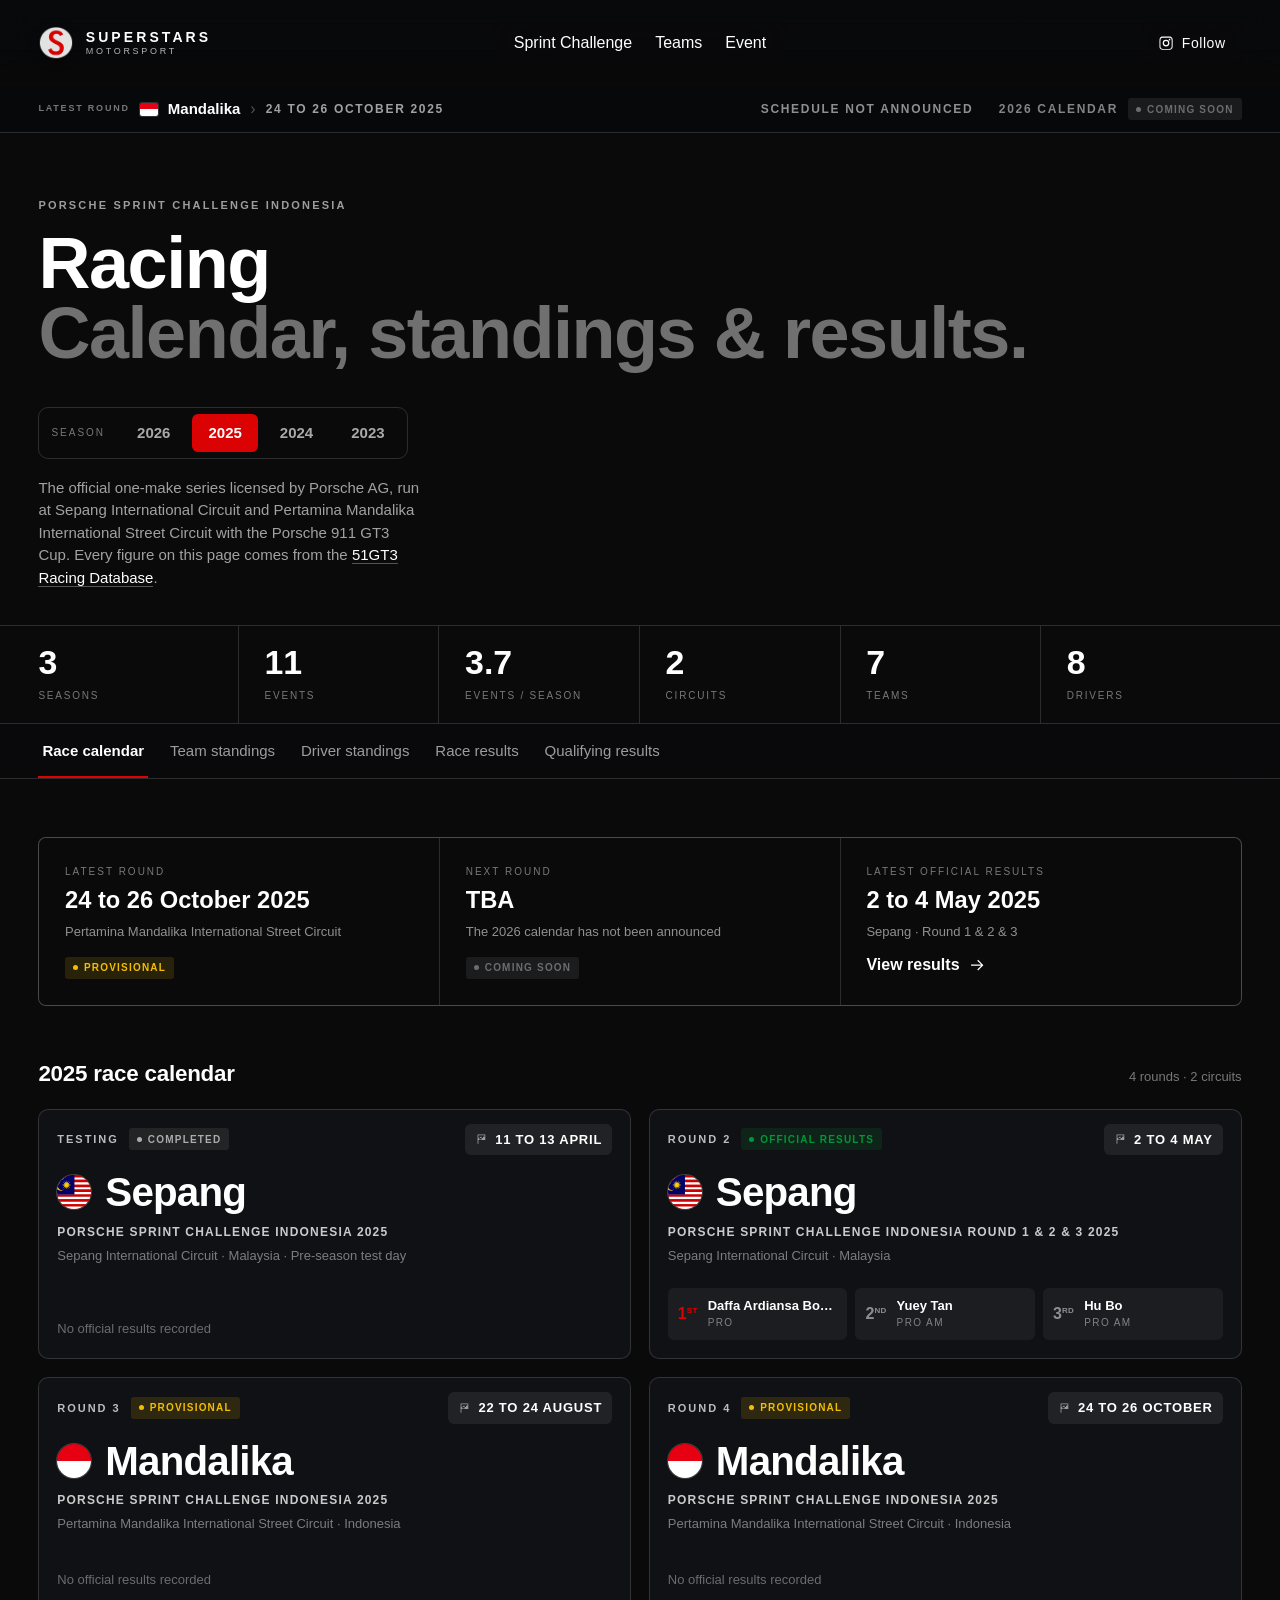
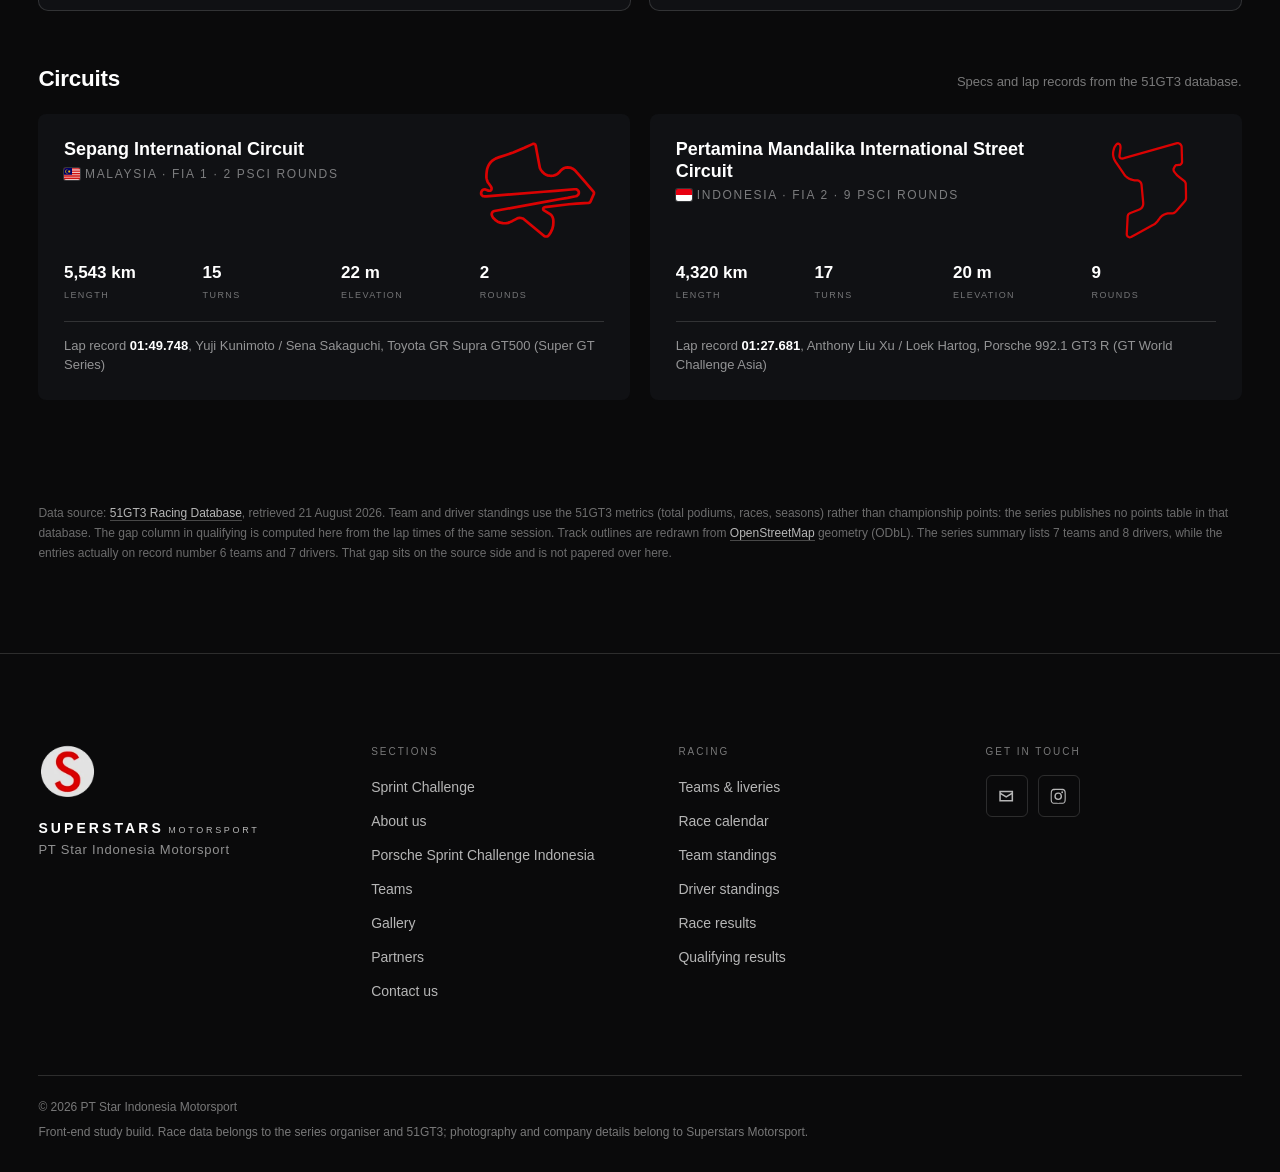
==== racing.html @ 2cc400e7 "Initial commit: Superstar Motorsport website Static site for the Superstar Motorsport / PSCI series:" ====
<!DOCTYPE html>
<html lang="en">
<head>
<meta charset="UTF-8">
<meta name="viewport" content="width=device-width, initial-scale=1">
<title>Racing | Porsche Sprint Challenge Indonesia calendar, standings &amp; results | Superstars Motorsport</title>
<meta name="description" content="Race calendar, team standings, driver standings, race results and qualifying results for Porsche Sprint Challenge Indonesia. Data from the 51GT3 racing database.">
<link rel="icon" href="img/logo.webp">
<link rel="stylesheet" href="css/style.css">
<link rel="stylesheet" href="css/racing.css">
</head>
<body>
<a class="skip" href="#main">Skip to content</a>

<svg class="sprite" aria-hidden="true" focusable="false">
  <symbol id="i-arrow" viewBox="0 0 24 24"><path d="M13.2 5l-1.1 1.1 5 5H4v1.6h13.1l-5 5L13.2 19l6.9-7z" fill="currentColor"/></symbol>
  <symbol id="i-close" viewBox="0 0 24 24"><path d="m19 6.4-1.4-1.4L12 10.6 6.4 5 5 6.4 10.6 12 5 17.6 6.4 19 12 13.4 17.6 19 19 17.6 13.4 12z" fill="currentColor"/></symbol>
  <symbol id="i-ig" viewBox="0 0 24 24"><path d="M12 2.2c3.2 0 3.6 0 4.9.1 1.2.1 1.8.2 2.2.4.6.2 1 .5 1.4.9.4.4.7.8.9 1.4.2.4.4 1 .4 2.2.1 1.3.1 1.7.1 4.9s0 3.6-.1 4.9c-.1 1.2-.2 1.8-.4 2.2-.2.6-.5 1-.9 1.4-.4.4-.8.7-1.4.9-.4.2-1 .4-2.2.4-1.3.1-1.7.1-4.9.1s-3.6 0-4.9-.1c-1.2-.1-1.8-.2-2.2-.4-.6-.2-1-.5-1.4-.9-.4-.4-.7-.8-.9-1.4-.2-.4-.4-1-.4-2.2C2.2 15.6 2.2 15.2 2.2 12s0-3.6.1-4.9c.1-1.2.2-1.8.4-2.2.2-.6.5-1 .9-1.4.4-.4.8-.7 1.4-.9.4-.2 1-.4 2.2-.4C8.4 2.2 8.8 2.2 12 2.2m0 1.8c-3.1 0-3.5 0-4.7.1-.9 0-1.4.2-1.7.3-.4.2-.7.3-1 .6-.3.3-.5.6-.6 1-.1.3-.3.8-.3 1.7-.1 1.2-.1 1.6-.1 4.7s0 3.5.1 4.7c0 .9.2 1.4.3 1.7.2.4.3.7.6 1 .3.3.6.5 1 .6.3.1.8.3 1.7.3 1.2.1 1.6.1 4.7.1s3.5 0 4.7-.1c.9 0 1.4-.2 1.7-.3.4-.2.7-.3 1-.6.3-.3.5-.6.6-1 .1-.3.3-.8.3-1.7.1-1.2.1-1.6.1-4.7s0-3.5-.1-4.7c0-.9-.2-1.4-.3-1.7-.2-.4-.3-.7-.6-1-.3-.3-.6-.5-1-.6-.3-.1-.8-.3-1.7-.3-1.2-.1-1.6-.1-4.7-.1m0 3.1a5 5 0 1 1 0 10 5 5 0 0 1 0-10m0 1.8a3.2 3.2 0 1 0 0 6.4 3.2 3.2 0 0 0 0-6.4m6.4-2a1.2 1.2 0 1 1-2.4 0 1.2 1.2 0 0 1 2.4 0" fill="currentColor"/></symbol>
  <symbol id="i-flag" viewBox="0 0 24 24"><path d="M5 3v18h1.6v-7.4H20V3zm1.6 1.6h4.5v2.6H6.6zm4.5 0h4.5v2.6h-4.5zm4.5 0h2.8v2.6h-2.8zm0 2.6v2.6h-2.8V7.2zm-2.8 2.6v2.6h-4.5V9.8zm-4.5 0H6.6V7.2h4.5z" fill="currentColor"/></symbol>
  <symbol id="i-mail" viewBox="0 0 24 24"><path d="M3 5h18v14H3zm2 2v.4l7 4.4 7-4.4V7zm0 2.7V17h14V9.7l-7 4.4z" fill="currentColor"/></symbol>
</svg>

<!-- =========================================================
     HEADER: same as the homepage, links point back to it
     ========================================================= -->
<header class="nav" id="nav">
  <span class="nav__bg" aria-hidden="true"></span>
  <a class="brand" href="index.html" aria-label="Superstars Motorsport, home">
    <img class="brand__mark" src="img/mark.png" width="156" height="150" alt="">
    <span class="brand__text">
      <span class="brand__word">SUPERSTARS</span>
      <span class="brand__sub">MOTORSPORT</span>
    </span>
  </a>

  <div class="pill pill--nav">
    <nav aria-label="Main">
      <ul class="quick">
        <li><a class="quick__link" href="index.html">Sprint Challenge</a></li>
        <li><a class="quick__link" href="teams.html">Teams</a></li>
        <li><a class="quick__link" href="racing.html" aria-current="page">Event</a></li>
      </ul>
    </nav>
  </div>

  <div class="nav__right">
    <div class="pill pill--lang">
      <a class="lang" href="https://www.instagram.com/superstarsmotorsport/" target="_blank" rel="noopener noreferrer">
        <svg class="ico"><use href="#i-ig"/></svg><span>Follow</span>
      </a>
    </div>
    <button class="burger" id="burger" type="button" aria-label="Open menu" aria-expanded="false" aria-controls="drawer">
      <span></span><span></span><span></span>
    </button>
  </div>
</header>

<div class="scrim" id="scrim" hidden></div>
<aside class="drawer" id="drawer" hidden aria-label="Menu">
  <div class="drawer__head">
    <span class="drawer__label">Menu</span>
    <button class="drawer__close" id="drawerClose" type="button" aria-label="Close menu">
      <svg class="ico"><use href="#i-close"/></svg>
    </button>
  </div>
  <nav class="drawer__nav" aria-label="Sections">
    <a href="index.html">Sprint Challenge</a>
    <a href="teams.html">Teams</a>
    <a href="racing.html" aria-current="page">Event</a>
  </nav>
  <div class="drawer__foot">
    <a class="btn" href="mailto:info@superstars-motorsport.com">Send us a message</a>
    <a class="drawer__ig" href="https://www.instagram.com/superstarsmotorsport/" target="_blank" rel="noopener noreferrer">
      <svg class="ico"><use href="#i-ig"/></svg><span>/superstarsmotorsport</span>
    </a>
  </div>
</aside>

<main id="main" class="rpage">

  <!-- ===================================================
       event ticker — hitung mundur ke putaran berikutnya
       =================================================== -->
  <div class="ticker" id="ticker" hidden>
    <div class="ticker__in">
      <p class="ticker__place" id="tickerPlace"></p>
      <p class="ticker__clock" id="tickerClock" aria-hidden="true"></p>
      <p class="sr-only" id="tickerSr" role="status" aria-live="polite"></p>
      <p class="ticker__meta" id="tickerMeta"></p>
    </div>
  </div>

  <!-- ===================================================
       page head + season selector
       =================================================== -->
  <header class="rhead">
    <div class="rhead__top">
      <div>
        <p class="eyebrow eyebrow--light">Porsche Sprint Challenge Indonesia</p>
        <h1 class="rhead__title">Racing<span>Calendar, standings &amp; results.</span></h1>
      </div>
      <div class="seasons" role="group" aria-label="Select season">
        <span class="seasons__label">Season</span>
        <button class="season" type="button" data-season="2026" aria-pressed="false">2026</button>
        <button class="season" type="button" data-season="2025" aria-pressed="true">2025</button>
        <button class="season" type="button" data-season="2024" aria-pressed="false">2024</button>
        <button class="season" type="button" data-season="2023" aria-pressed="false">2023</button>
      </div>
    </div>
    <p class="rhead__lede" id="rLede"></p>
  </header>

  <div class="rstats" id="rStats"><!-- filled by JS --></div>

  <!-- ===================================================
       tab rail
       =================================================== -->
  <div class="rtabs">
    <div class="rtabs__in scroll-fade-x" role="tablist" aria-label="Data view">
      <button class="rtab" type="button" role="tab" id="tab-calendar"   aria-controls="p-calendar"   aria-selected="true"  data-view="calendar">Race calendar</button>
      <button class="rtab" type="button" role="tab" id="tab-teams"        aria-controls="p-teams"        aria-selected="false" data-view="teams"        tabindex="-1">Team standings</button>
      <button class="rtab" type="button" role="tab" id="tab-drivers"   aria-controls="p-drivers"   aria-selected="false" data-view="drivers"   tabindex="-1">Driver standings</button>
      <button class="rtab" type="button" role="tab" id="tab-results"      aria-controls="p-results"      aria-selected="false" data-view="results"      tabindex="-1">Race results</button>
      <button class="rtab" type="button" role="tab" id="tab-qualifying" aria-controls="p-qualifying" aria-selected="false" data-view="qualifying" tabindex="-1">Qualifying results</button>
    </div>
  </div>

  <p class="sr-only" id="rLive" role="status" aria-live="polite"></p>

  <!-- ===================================================
       1. calendar
       =================================================== -->
  <section class="rpanel" id="p-calendar" role="tabpanel" aria-labelledby="tab-calendar" tabindex="0">
    <div class="focus" id="rFocus"><!-- filled by JS --></div>

    <div class="rsec">
      <div class="rsec__head">
        <h2 class="rsec__title" id="calTitle"></h2>
        <p class="rsec__note" id="calNote"></p>
      </div>
      <div id="calBody"><!-- filled by JS --></div>
    </div>

    <div class="rsec">
      <div class="rsec__head">
        <h2 class="rsec__title">Circuits</h2>
        <p class="rsec__note">Specs and lap records from the 51GT3 database.</p>
      </div>
      <div class="tracks" id="trackBody"><!-- filled by JS --></div>
    </div>
  </section>

  <!-- ===================================================
       2. team standings
       =================================================== -->
  <section class="rpanel" id="p-teams" role="tabpanel" aria-labelledby="tab-teams" tabindex="0" hidden>
    <div class="rsec__head">
      <h2 class="rsec__title">Team standings</h2>
      <p class="rsec__note">All seasons, 2023 to 2025. Not affected by the season selector above.</p>
    </div>
    <div class="sortbar" role="group" aria-label="Sort team standings">
      <span class="fgroup__k">Sort</span>
      <button class="chip" type="button" data-sort="podium"  aria-pressed="true">Total podiums</button>
      <button class="chip" type="button" data-sort="races"   aria-pressed="false">Total races</button>
      <button class="chip" type="button" data-sort="seasons" aria-pressed="false">Total seasons</button>
    </div>
    <div class="tablewrap scroll-fade-x">
      <table class="dt" id="teamTable"><!-- filled by JS --></table>
    </div>
  </section>

  <!-- ===================================================
       3. driver standings
       =================================================== -->
  <section class="rpanel" id="p-drivers" role="tabpanel" aria-labelledby="tab-drivers" tabindex="0" hidden>
    <div class="rsec__head">
      <h2 class="rsec__title">Driver standings</h2>
      <p class="rsec__note">All seasons, 2023 to 2025. Not affected by the season selector above.</p>
    </div>
    <div class="sortbar" role="group" aria-label="Sort driver standings">
      <span class="fgroup__k">Sort</span>
      <button class="chip" type="button" data-sort="podium"  aria-pressed="true">Total podiums</button>
      <button class="chip" type="button" data-sort="races"   aria-pressed="false">Total races</button>
      <button class="chip" type="button" data-sort="seasons" aria-pressed="false">Total seasons</button>
    </div>
    <div class="tablewrap scroll-fade-x">
      <table class="dt" id="driverTable"><!-- filled by JS --></table>
    </div>
  </section>

  <!-- ===================================================
       4. race results
       =================================================== -->
  <section class="rpanel" id="p-results" role="tabpanel" aria-labelledby="tab-results" tabindex="0" hidden>
    <div class="rsec__head">
      <h2 class="rsec__title" id="raceTitle"></h2>
    </div>
    <div class="filters">
      <div class="fgroup" id="raceSessions" role="group" aria-label="Filter by session"></div>
      <div class="fgroup" id="raceClasses"  role="group" aria-label="Filter by class"></div>
      <p class="rcount" id="raceCount"></p>
    </div>
    <div id="raceBody"><!-- filled by JS --></div>
  </section>

  <!-- ===================================================
       5. qualifying results
       =================================================== -->
  <section class="rpanel" id="p-qualifying" role="tabpanel" aria-labelledby="tab-qualifying" tabindex="0" hidden>
    <div class="rsec__head">
      <h2 class="rsec__title" id="qualiTitle"></h2>
    </div>
    <div id="qualiBest"><!-- filled by JS --></div>
    <div class="filters">
      <div class="fgroup" id="qualiSessions" role="group" aria-label="Filter by session"></div>
      <div class="fgroup" id="qualiClasses"  role="group" aria-label="Filter by class"></div>
      <p class="rcount" id="qualiCount"></p>
    </div>
    <div id="qualiBody"><!-- filled by JS --></div>
  </section>

  <p class="srcnote" id="rSource"></p>
</main>

<!-- =========================================================
     FOOTER
     ========================================================= -->
<footer class="ftr">
  <div class="ftr__grid">
    <div class="ftr__col ftr__col--brand">
      <a class="ftr__lockup" href="index.html">
        <img class="ftr__mark" src="img/mark.png" width="156" height="150" loading="lazy" alt="">
        <span class="ftr__lockup-text">
          <span class="brand__word">SUPERSTARS</span>
          <span class="brand__sub">MOTORSPORT</span>
        </span>
      </a>
      <p class="ftr__legal-name">PT Star Indonesia Motorsport</p>
    </div>
    <nav class="ftr__col" aria-label="Sections">
      <p class="ftr__label">Sections</p>
      <ul>
        <li><a href="index.html">Sprint Challenge</a></li>
        <li><a href="index.html#about-us">About us</a></li>
        <li><a href="index.html#sprint-challenge">Porsche Sprint Challenge Indonesia</a></li>
        <li><a href="teams.html">Teams</a></li>
        <li><a href="index.html#gallery">Gallery</a></li>
        <li><a href="index.html#partners">Partners</a></li>
        <li><a href="index.html#contact">Contact us</a></li>
      </ul>
    </nav>
    <div class="ftr__col">
      <p class="ftr__label">Racing</p>
      <ul>
        <li><a href="teams.html">Teams &amp; liveries</a></li>
        <li><a href="racing.html#calendar">Race calendar</a></li>
        <li><a href="racing.html#team-standings">Team standings</a></li>
        <li><a href="racing.html#driver-standings">Driver standings</a></li>
        <li><a href="racing.html#race-results">Race results</a></li>
        <li><a href="racing.html#qualifying-results">Qualifying results</a></li>
      </ul>
    </div>
    <div class="ftr__col">
      <p class="ftr__label">Get in touch</p>
      <ul class="ftr__social">
        <li><a href="mailto:info@superstars-motorsport.com" aria-label="Email"><svg class="ico" aria-hidden="true"><use href="#i-mail"/></svg></a></li>
        <li><a href="https://www.instagram.com/superstarsmotorsport/" target="_blank" rel="noopener noreferrer" aria-label="Instagram"><svg class="ico" aria-hidden="true"><use href="#i-ig"/></svg></a></li>
      </ul>
    </div>
  </div>
  <div class="ftr__legal">
    <p>© 2026 PT Star Indonesia Motorsport</p>
    <p class="ftr__note">Front-end study build. Race data belongs to the series organiser and 51GT3; photography and company details belong to Superstars Motorsport.</p>
  </div>
</footer>

<script src="js/racing-data.js"></script>
<script src="js/racing.js"></script>
</body>
</html>
---- css/style.css ----
/* =========================================================
   Font faces
   The installed Porsche Next family ships only Thin / Regular / Bold.
   Asking for weight 600 (which does not exist) let each engine decide for
   itself. Chrome synthesised an intermediate, Safari jumped to real Bold, so
   the page rendered differently in each. Mapping the real faces explicitly,
   and only ever asking for 400/700, makes both engines resolve identically.
   Single weight values (not ranges) keep older Safari happy too.
   ========================================================= */
@font-face{
  font-family:"SSM Sans";
  src:local("PorscheNext-Regular"),local("Porsche Next");
  font-weight:400;font-style:normal;font-display:swap
}
@font-face{
  font-family:"SSM Sans";
  src:local("PorscheNext-Bold"),local("Porsche Next Bold");
  font-weight:700;font-style:normal;font-display:swap
}
@font-face{
  font-family:"SSM Sans";
  src:local("PorscheNext-Thin"),local("Porsche Next Thin");
  font-weight:100;font-style:normal;font-display:swap
}
@font-face{
  font-family:"SSM Sans";
  src:local("PorscheNext-Italic"),local("Porsche Next Italic");
  font-weight:400;font-style:italic;font-display:swap
}
@font-face{
  font-family:"SSM Sans";
  src:local("PorscheNext-BoldItalic"),local("Porsche Next Bold Italic");
  font-weight:700;font-style:italic;font-display:swap
}

/* =========================================================
   Superstars Motorsport
   1. tokens / reset      6. series showcase
   2. utilities           7. gallery rail
   3. header + panel      8. partners + contact
   4. hero                9. footer + modal
   5. about + milestones  10. reduced motion  11. responsive
   ========================================================= */

/* ---------- 1. tokens / reset ---------- */
:root{
  --ink:#0a0a0b;
  --ink-2:#121315;
  --paper:#fff;
  --paper-2:#f4f4f5;
  --line:rgba(255,255,255,.14);
  --line-dark:rgba(10,10,11,.12);
  --accent:218 2 2;              /* sampled from the Superstars logo */
  --glass:rgba(10,10,11,.66);

  --f:"SSM Sans","Porsche Next","Arial Narrow",Arial,Helvetica,sans-serif;
  --fs-nav:1rem;
  --fs-h1:clamp(1.6rem,1rem + 2.3vw,3.25rem);
  --fs-h2:clamp(1.5rem,1rem + 2vw,3rem);
  --fs-statement:clamp(2rem,1rem + 5.4vw,6rem);
  --fs-odo:clamp(4rem,2rem + 11vw,13rem);

  --ease:cubic-bezier(.22,.61,.24,1);
  --t1:.25s; --t2:.5s; --t3:.9s;

  --pad:clamp(16px,3vw,40px);
  --nav-h:64px;
  --wrap:1600px;
  --r:6px;                     /* buttons and small controls */
  --r-img:calc(var(--r) * 2);  /* photo surfaces */
}

*,*::before,*::after{box-sizing:border-box}
html{-webkit-text-size-adjust:100%;scroll-behavior:smooth}
body{
  margin:0;background:var(--ink);color:#fff;
  font-family:var(--f);font-size:1rem;line-height:1.5;
  -webkit-font-smoothing:antialiased;overflow-x:hidden
}
body.is-locked{overflow:hidden}
h1,h2,h3,p,dl,dd,dt,figure{margin:0}
ul,ol{margin:0;padding:0;list-style:none}
a{color:inherit;text-decoration:none}
button{font:inherit;color:inherit;background:none;border:0;padding:0;cursor:pointer}
input,textarea{font:inherit;color:inherit}
img,svg{display:block;max-width:100%}
[hidden]{display:none!important}
:focus-visible{outline:2px solid rgb(var(--accent));outline-offset:3px}
.sprite{position:absolute;width:0;height:0;overflow:hidden}
main > section{scroll-margin-top:calc(var(--nav-h) + 8px)}

/* ---------- 2. utilities ---------- */
.sr-only{position:absolute;width:1px;height:1px;margin:-1px;padding:0;overflow:hidden;clip-path:inset(50%);white-space:nowrap}
.skip{position:fixed;top:8px;left:8px;z-index:300;padding:10px 16px;background:#fff;color:var(--ink);transform:translateY(-200%);transition:transform var(--t1)}
.skip:focus{transform:none}
.ico{width:1.15em;height:1.15em;fill:currentColor;flex:none}
.ico--flip{transform:rotate(180deg)}

.eyebrow{
  font-size:.6875rem;font-weight:700;letter-spacing:.2em;text-transform:uppercase;
  color:rgba(10,10,11,.5);margin-bottom:14px
}
.eyebrow--light{color:rgba(255,255,255,.6)}

.pill{
  background:var(--glass);
  -webkit-backdrop-filter:blur(28px);backdrop-filter:blur(28px);
  border-radius:8px;display:flex;align-items:center
}

.arrowlink{
  display:inline-flex;align-items:center;gap:.5rem;font-weight:700;
  padding-bottom:2px;
  background-image:linear-gradient(rgb(var(--accent)),rgb(var(--accent)));
  background-size:0 1px;background-position:0 100%;background-repeat:no-repeat;
  transition:background-size var(--t2) var(--ease),color var(--t1)
}
.arrowlink .ico{transition:transform var(--t2) var(--ease)}
.arrowlink:hover{color:rgb(var(--accent));background-size:100% 1px}
.arrowlink:hover .ico{transform:translateX(5px)}

.btn{
  display:inline-flex;align-items:center;justify-content:center;
  min-height:50px;padding:0 30px;border-radius:var(--r);
  background:rgb(var(--accent));color:#fff;
  font-weight:700;letter-spacing:.02em;
  transition:filter var(--t1),transform var(--t1)
}
.btn:hover{filter:brightness(1.12)}
.btn:active{transform:translateY(1px)}

/* scroll-revealed blocks */
[data-in]{
  opacity:0;transform:translateY(20px);
  transition:opacity .8s var(--ease),transform .8s var(--ease);
  transition-delay:var(--d,0ms)
}
[data-in].is-in{opacity:1;transform:none}

/* ---------- 3. header + panel ---------- */
.nav{
  position:fixed;inset:0 0 auto;z-index:200;
  display:grid;grid-template-columns:1fr auto 1fr;align-items:center;gap:16px;
  padding:calc(var(--pad) * .55) var(--pad);
  isolation:isolate;
  transition:opacity var(--t2) var(--ease),transform var(--t2) var(--ease)
}
/* blurred bar behind the navbar, faded out at the bottom so there is no hard edge */
.nav__bg{
  position:absolute;inset:0;z-index:-1;pointer-events:none;
  background:linear-gradient(180deg,rgba(8,9,11,.84) 0%,rgba(8,9,11,.46) 62%,rgba(8,9,11,0) 100%);
  -webkit-backdrop-filter:blur(18px);backdrop-filter:blur(18px);
  -webkit-mask-image:linear-gradient(180deg,#000 0%,#000 58%,transparent 100%);
  mask-image:linear-gradient(180deg,#000 0%,#000 58%,transparent 100%)
}
.nav.is-tucked{opacity:0;transform:translateY(-12px);pointer-events:none}

.brand{
  grid-column:1;justify-self:start;
  display:flex;align-items:center;gap:12px;color:#fff;
  transition:color var(--t2) var(--ease)
}
.brand__mark{width:auto;height:34px;flex:none;filter:drop-shadow(0 2px 6px rgba(0,0,0,.45))}
.brand__text{display:grid;gap:3px}
.brand__word{font-size:.875rem;font-weight:700;letter-spacing:.22em;line-height:1}
.brand__sub{font-size:.5625rem;letter-spacing:.3em;color:rgba(255,255,255,.7);line-height:1;transition:color var(--t2)}

.pill--nav{grid-column:2;justify-self:center;min-width:0}
/* every ancestor of the scroller must be allowed to shrink, otherwise the
   pill's max-width is ignored and the list overflows the screen */
.pill--nav > nav{min-width:0;max-width:100%;display:flex}
.quick{display:flex;gap:clamp(14px,1.8vw,26px);padding:0 22px}
.quick__link{
  position:relative;display:inline-flex;align-items:center;height:44px;
  font-size:var(--fs-nav);color:#fff;white-space:nowrap
}
.quick__link::after{
  content:"";position:absolute;left:0;right:0;bottom:10px;height:1px;background:currentColor;
  transform:scaleX(0);transform-origin:left;transition:transform var(--t2) var(--ease)
}
.quick__link:hover::after,.quick__link[aria-expanded="true"]::after{transform:scaleX(1)}

.nav__right{grid-column:3;justify-self:end;display:flex;align-items:center;gap:8px;min-width:0}
.pill--lang{background:none;backdrop-filter:none}
.burger{
  display:none;position:relative;width:42px;height:42px;flex:none;
  border-radius:var(--r);background:var(--glass);
  -webkit-backdrop-filter:blur(28px);backdrop-filter:blur(28px)
}
.burger span{
  position:absolute;left:11px;width:20px;height:1.5px;background:#fff;
  transition:transform var(--t2) var(--ease),opacity var(--t1)
}
.burger span:nth-child(1){top:15px}
.burger span:nth-child(2){top:20.5px}
.burger span:nth-child(3){top:26px}
.burger[aria-expanded="true"] span:nth-child(1){transform:translateY(5.5px) rotate(45deg)}
.burger[aria-expanded="true"] span:nth-child(2){opacity:0}
.burger[aria-expanded="true"] span:nth-child(3){transform:translateY(-5.5px) rotate(-45deg)}

.scrim{
  position:fixed;inset:0;z-index:210;background:rgba(0,0,0,.6);
  opacity:0;transition:opacity var(--t2)
}
.scrim.is-on{opacity:1}
.drawer{
  position:fixed;inset:0 0 0 auto;z-index:220;
  width:min(360px,86vw);background:#0e1013;border-left:1px solid var(--line);
  display:flex;flex-direction:column;overflow-y:auto;
  transform:translateX(100%);transition:transform var(--t3) var(--ease)
}
.drawer.is-on{transform:none}
.drawer__head{
  display:flex;align-items:center;justify-content:space-between;
  padding:18px 22px;border-bottom:1px solid var(--line)
}
.drawer__label{font-size:.625rem;letter-spacing:.2em;text-transform:uppercase;color:rgba(255,255,255,.5)}
.drawer__close{width:40px;height:40px;display:grid;place-items:center;border-radius:var(--r)}
.drawer__close:hover{background:rgba(255,255,255,.1)}
.drawer__nav{flex:1;padding:8px 0}
.drawer__nav a{
  display:block;padding:16px 22px;font-size:1.125rem;
  border-bottom:1px solid var(--line);
  transition:color var(--t1),padding-left var(--t1) var(--ease)
}
.drawer__nav a:hover{color:rgb(var(--accent));padding-left:28px}
.drawer__foot{padding:22px;display:grid;gap:16px;justify-items:start;border-top:1px solid var(--line)}
.drawer__foot .btn{width:100%}
.drawer__ig{display:inline-flex;align-items:center;gap:8px;font-size:.9375rem;color:rgba(255,255,255,.75)}
.drawer__ig:hover{color:#fff}
.lang{
  display:inline-flex;align-items:center;gap:8px;height:44px;padding:0 16px;
  border-radius:8px;background:var(--glass);
  -webkit-backdrop-filter:blur(28px);backdrop-filter:blur(28px);
  font-size:.875rem;letter-spacing:.04em;color:#fff
}
.lang:hover{background:rgb(var(--accent))}

.panels{
  position:fixed;top:calc(var(--nav-h) + 12px);left:50%;translate:-50% 0;z-index:190;
  width:min(560px,calc(100vw - 2 * var(--pad)));
  background:var(--glass);
  -webkit-backdrop-filter:blur(28px);backdrop-filter:blur(28px);
  border-radius:8px;padding:26px 30px;
  opacity:0;transform:translateY(-10px);
  transition:opacity var(--t2) var(--ease),transform var(--t2) var(--ease)
}
.panels.is-open{opacity:1;transform:none}
.panel{display:none}
.panel.is-active{display:block}
.panel__label{font-size:.625rem;letter-spacing:.2em;text-transform:uppercase;color:rgba(255,255,255,.55);margin-bottom:16px}
.panel__list a{
  display:block;padding:11px 0;font-size:1.0625rem;color:rgba(255,255,255,.88);
  border-bottom:1px solid var(--line);
  transition:color var(--t1),padding-left var(--t1) var(--ease)
}
.panel__list a:hover{color:#fff;padding-left:6px}
.panel__more{margin-top:18px;font-size:.9375rem}

/* ---------- 4. hero ---------- */
.stage{height:320vh;position:relative}
.stage__sticky{position:sticky;top:0;height:100svh;overflow:hidden;background:#07080a}
.scene{
  position:absolute;inset:0;overflow:hidden;
  transform:scale(var(--cam,1.06)) translateY(calc(var(--pan,0) * 1px));
  transform-origin:50% 58%;will-change:transform
}
.scene__img{width:100%;height:100%;object-fit:cover;object-position:50% 50%}
.scene__vignette{
  position:absolute;inset:0;pointer-events:none;
  background:
    radial-gradient(80% 66% at 50% 44%,transparent 34%,rgba(0,0,0,.5) 100%),
    linear-gradient(180deg,rgba(0,0,0,.62) 0%,rgba(0,0,0,.06) 26%,rgba(0,0,0,.3) 58%,rgba(0,0,0,.92) 100%)
}
.stage__copy{
  position:absolute;left:var(--pad);bottom:clamp(56px,9vh,110px);
  max-width:min(880px,86vw);
  opacity:var(--copy-o,1);transform:translateY(calc((1 - var(--copy-o,1)) * 22px))
}
.stage__eyebrow{
  font-size:.6875rem;font-weight:700;letter-spacing:.24em;text-transform:uppercase;
  color:rgb(var(--accent));margin-bottom:14px
}
.stage__title{font-size:var(--fs-h1);font-weight:400;line-height:1.12;letter-spacing:-.01em}
/* each clause is its own block and breaks into even lines instead of
   leaving a single word stranded on the last line */
.stage__title span{display:block;text-wrap:balance}
.stage__meta{margin-top:18px;font-size:.875rem;color:rgba(255,255,255,.7)}
.thumbchip{
  position:absolute;right:var(--pad);bottom:clamp(56px,9vh,110px);
  width:clamp(72px,7.5vw,104px);aspect-ratio:3/2;
  border:1px solid rgba(255,255,255,.4);border-radius:var(--r-img);
  background:#0d1012;overflow:hidden;
  transition:transform var(--t2) var(--ease),border-color var(--t1)
}
.thumbchip:hover{transform:scale(1.06);border-color:#fff}
.thumbchip__art,.thumbchip img{display:block;width:100%;height:100%}
.thumbchip img{object-fit:cover}
.stage__cue{
  position:absolute;left:50%;bottom:20px;translate:-50% 0;
  display:flex;align-items:center;gap:8px;
  font-size:.625rem;letter-spacing:.24em;text-transform:uppercase;color:rgba(255,255,255,.6);
  opacity:var(--copy-o,1)
}
.stage__cue span{width:1px;height:26px;background:linear-gradient(#fff,transparent);animation:cue 2s var(--ease) infinite}
@keyframes cue{0%{opacity:0;transform:scaleY(.2)}40%{opacity:1}100%{opacity:0;transform:scaleY(1) translateY(10px)}}

/* ---------- 5. about + milestones ---------- */
.about{
  position:relative;overflow:hidden;isolation:isolate;
  background:var(--paper);color:var(--ink);
  display:grid;grid-template-columns:1.05fr 1fr;align-items:center;
  gap:clamp(28px,5vw,84px);
  /* the white background runs edge to edge; only the content is capped at
     --wrap, so wide monitors don't show it as a floating card */
  --gutter:max(var(--pad),calc((100% - var(--wrap)) / 2));
  padding:clamp(64px,9vw,140px) var(--gutter);
  max-width:none;margin-inline:0
}
/* oversized founding year drifting against the scroll, for depth */
.about__ghost{
  position:absolute;right:calc(var(--gutter) - .05em);bottom:-.16em;z-index:-1;pointer-events:none;
  font-size:clamp(5rem,16vw,16rem);font-weight:700;line-height:.8;letter-spacing:-.04em;
  color:rgba(10,10,11,.055);white-space:nowrap;
  transform:translate3d(0,calc(var(--gp,0) * 1px),0);will-change:transform
}
.about__media{
  position:relative;overflow:hidden;background:var(--paper-2);
  border-radius:var(--r-img);aspect-ratio:3/2
}
.about__media img{
  position:absolute;inset:0;width:100%;height:100%;object-fit:cover
}
.about__media figcaption{
  position:absolute;left:0;bottom:0;padding:14px 18px;
  background:var(--glass);
  -webkit-backdrop-filter:blur(20px);backdrop-filter:blur(20px);
  color:#fff;display:grid;gap:2px
}
.about__media figcaption b{font-size:.9375rem;font-weight:700}
.about__media figcaption span{font-size:.75rem;color:rgba(255,255,255,.7)}
.about__title{font-size:var(--fs-h2);font-weight:400;line-height:1.08;letter-spacing:-.02em;margin-bottom:24px}
.about__text{display:grid;gap:16px;color:rgba(10,10,11,.68);max-width:52ch;margin-bottom:32px}
.about .arrowlink{color:var(--ink)}

.heritage{position:relative;height:440vh;background:var(--paper);color:var(--ink)}
.heritage__sticky{position:sticky;top:0;height:100svh;overflow:hidden;display:grid;place-items:center}
.statement{
  position:absolute;left:var(--pad);right:var(--pad);top:50%;translate:0 -50%;
  display:grid;gap:.02em;text-align:center;
  font-size:var(--fs-statement);font-weight:400;line-height:.98;letter-spacing:-.02em;
  color:var(--ink);pointer-events:none;
  opacity:var(--stmt-o,1);
  filter:blur(calc(var(--stmt-blur,0) * 1px));
  will-change:opacity,filter
}
.statement span:nth-child(2){padding-left:.08em}

.odo{
  position:absolute;top:50%;left:50%;translate:-50% -50%;z-index:3;
  display:flex;pointer-events:none;color:#fff;
  font-size:var(--fs-odo);font-weight:400;line-height:1;letter-spacing:-.03em;
  opacity:var(--ui-o,1)
}
/* --- year treatments; switch with data-odo on #odo --- */
/* solid: plain white numerals, as on racing.porsche.com. The default. */
.odo[data-odo="solid"]{
  color:#fff;
  text-shadow:0 2px 20px rgba(0,0,0,.5),0 0 70px rgba(0,0,0,.3)
}
/* plate: numerals on a blurred dark slab, most legible over busy photos */
.odo[data-odo="plate"]{
  padding:.04em .16em .08em;border-radius:var(--r);
  background:rgba(6,7,9,.42);
  -webkit-backdrop-filter:blur(16px) saturate(.85);backdrop-filter:blur(16px) saturate(.85);
  text-shadow:0 2px 30px rgba(0,0,0,.45)
}
/* outline: hollow numerals with a soft shadow */
.odo[data-odo="outline"]{
  color:transparent;-webkit-text-stroke:2px rgba(255,255,255,.95);
  filter:drop-shadow(0 3px 16px rgba(0,0,0,.7))
}
/* corner: smaller, bottom-left, sitting on the frame's own gradient */
.odo[data-odo="corner"]{
  top:auto;left:auto;right:calc(50% + var(--frame-w,60vw) / 2 * -1 + 22px);
  bottom:clamp(74px,13vh,124px);translate:0 0;
  font-size:clamp(2.5rem,7vw,6rem);
  text-shadow:0 4px 28px rgba(0,0,0,.8)
}
/* difference: the original blend-mode look */
.odo[data-odo="difference"]{mix-blend-mode:difference}
.odo__digit{height:1em;overflow:hidden}
.odo__reel{
  display:grid;transform:translateY(calc(var(--d,0) * -10%));
  transition:transform 1s var(--ease);transition-delay:var(--delay,0ms)
}
.odo__reel span{height:1em;display:grid;place-items:center;width:.62em}

.rail{position:relative;width:100%;overflow:hidden;z-index:2}
.strip{
  --frame-w:min(55vh,78vw,720px);
  display:flex;gap:clamp(20px,2.4vw,44px);
  padding-inline:calc((100vw - var(--frame-w)) / 2);
  transform:translate3d(calc(var(--x,0) * -1px),0,0);will-change:transform
}
.frame{
  position:relative;flex:0 0 var(--frame-w);aspect-ratio:3/4;
  overflow:hidden;background:#111;border-radius:var(--r-img)
}
.frame img{width:100%;height:100%;object-fit:cover}
.frame::after{
  content:"";position:absolute;inset:0;pointer-events:none;
  background:linear-gradient(180deg,transparent 55%,rgba(0,0,0,.55) 100%)
}

.cap{
  position:absolute;right:0;bottom:0;z-index:2;display:flex;align-items:stretch;
  background:var(--glass);
  -webkit-backdrop-filter:blur(22px);backdrop-filter:blur(22px);
  color:#fff;max-width:min(92%,460px)
}
.cap__body{display:block;padding:11px 15px;min-width:0}
.cap__car{display:block;font-size:.875rem;line-height:1.3}
.cap__event{display:block;font-size:.6875rem;color:rgba(255,255,255,.65)}
.cap__bar{position:absolute;left:0;right:0;top:0;height:2px;background:rgba(255,255,255,.2)}
.cap__bar i{display:block;height:100%;width:0;background:rgb(var(--accent));transition:width var(--t2) linear}
.cap__x{width:46px;flex:none;display:grid;place-items:center;border-left:1px solid var(--line);transition:background var(--t1)}
.cap__x:hover{background:rgb(var(--accent))}

.railnav{
  position:absolute;left:50%;bottom:clamp(20px,5vh,60px);translate:-50% 0;z-index:4;
  display:flex;align-items:center;gap:18px;
  opacity:var(--ui-o,1)
}
.railnav__arrow{width:32px;height:32px;display:grid;place-items:center;color:var(--ink);transition:opacity var(--t1),transform var(--t1) var(--ease)}
.railnav__arrow:hover:not(:disabled){transform:scale(1.15)}
.railnav__arrow:disabled{opacity:.25;cursor:default}
.dots{display:flex;align-items:center;gap:10px}
.dots button{width:6px;height:6px;border-radius:50%;background:rgba(10,10,11,.25);transition:background var(--t1),transform var(--t1) var(--ease)}
.dots button:hover{background:rgba(10,10,11,.6)}
.dots button[aria-current="true"]{background:rgb(var(--accent));transform:scale(1.7)}

/* ---------- 6. series showcase ---------- */
.showcase{position:relative;height:260vh;background:#07080a}
.showcase__sticky{
  position:sticky;top:0;height:100svh;overflow:hidden;
  /* two rows so the heading and the photo never overlap */
  display:grid;grid-template-rows:auto minmax(0,1fr);align-items:center;justify-items:center;
  gap:clamp(24px,4.5vh,56px);
  padding:calc(var(--nav-h) + clamp(30px,6.5vh,84px)) var(--pad) clamp(82px,12vh,124px)
}
.glow{
  position:absolute;inset:0;
  background:
    radial-gradient(58% 44% at 50% 44%,rgb(var(--accent) / .5),rgb(var(--accent) / .12) 56%,transparent 78%),
    radial-gradient(120% 90% at 50% 100%,rgb(var(--accent) / .16),transparent 62%),
    #07080a;
  opacity:var(--lit,.2);transition:opacity .2s linear
}
.showcase__head{
  justify-self:center;text-align:center;max-width:min(1120px,100%);
  opacity:var(--title-o,0);transform:translateY(calc((1 - var(--title-o,0)) * 16px));
  transition:opacity .2s linear,transform .2s linear
}
.showcase__title{font-size:clamp(1.75rem,4.2vw,4rem);font-weight:400;line-height:1.08;letter-spacing:-.02em}
.showcase__title span{display:block}
.showcase__lede{margin:14px auto 0;font-size:.9375rem;color:rgba(255,255,255,.7);max-width:44ch}

.podium{
  position:relative;isolation:isolate;
  aspect-ratio:3/2;width:min(52vw,750px);height:auto;
  max-height:100%;max-width:100%;margin-inline:auto;border-radius:var(--r-img)
}
.podium__img{
  width:100%;height:100%;object-fit:cover;border-radius:var(--r-img);
  opacity:calc(.25 + var(--lit,0) * .75);
  transition:opacity .2s linear
}
.hotspots{position:absolute;inset:0;opacity:var(--hot-o,0);transition:opacity var(--t2) var(--ease)}
.hotspots[hidden]{display:none}
.hot{
  position:absolute;left:var(--hx);top:var(--hy);translate:-50% -50%;
  display:flex;align-items:stretch;
  background:var(--glass);
  -webkit-backdrop-filter:blur(22px);backdrop-filter:blur(22px);
  border-radius:4px;overflow:hidden;text-align:left;
  transition:transform var(--t2) var(--ease)
}
.hot:hover{transform:translate(-50%,-50%) scale(1.04)}
.hot__body{display:block;padding:10px 14px}
.hot__t{display:block;font-size:.8125rem;line-height:1.3}
.hot__s{display:block;font-size:.6875rem;color:rgba(255,255,255,.65)}
.hot__x{width:40px;flex:none;display:grid;place-items:center;border-left:1px solid var(--line);transition:background var(--t1)}
.hot__x:hover{background:rgb(var(--accent))}

.pill--tools{
  position:absolute;left:50%;bottom:clamp(18px,4vh,42px);translate:-50% 0;z-index:5;
  gap:0;padding:4px;max-width:calc(100vw - 2 * var(--pad));
  opacity:var(--tools-o,0);pointer-events:var(--tools-p,none);
  transition:opacity var(--t2) var(--ease)
}
.tool{display:grid;place-items:center;width:36px;height:36px;flex:none;border-radius:var(--r);transition:background var(--t1)}
.tool:hover{background:rgba(255,255,255,.12)}
.tool--wide{width:auto;flex:none;white-space:nowrap;display:flex;gap:8px;padding:0 14px;font-size:.8125rem;color:rgba(255,255,255,.85)}
.tool__sep{width:1px;align-self:stretch;background:var(--line);margin:6px}
.models{display:flex;gap:2px;min-width:0;flex:0 1 auto;overflow-x:auto;overflow-y:hidden;scrollbar-width:none}
.models::-webkit-scrollbar{display:none}
.model{
  height:36px;padding:0 14px;border-radius:var(--r);white-space:nowrap;
  font-size:.8125rem;color:rgba(255,255,255,.7);
  transition:background var(--t1),color var(--t1)
}
.model:hover{color:#fff;background:rgba(255,255,255,.1)}
.model.is-active{background:rgb(var(--accent));color:#fff}

/* ---------- 7. gallery rail ---------- */
.teams{
  /* pinned like the series section above: the panel holds the full viewport
     while you scroll past it (overflow:hidden here would break the sticky) */
  position:relative;isolation:isolate;height:170vh;
  background:var(--ink)
}
.teams__sticky{
  position:sticky;top:0;height:100svh;overflow:hidden;
  display:grid;align-content:center;
  padding:calc(var(--nav-h) + 24px) 0 clamp(32px,6vh,72px)
}
.teams__glow{
  position:absolute;inset:0;z-index:-1;
  background:
    radial-gradient(68% 52% at 50% 6%,rgb(var(--accent) / .3),transparent 70%),
    radial-gradient(100% 70% at 50% 100%,rgba(255,255,255,.05),transparent 70%)
}
.teams__statement{
  display:grid;gap:.02em;text-align:center;
  padding-inline:var(--pad);margin-bottom:clamp(24px,4vh,56px);
  font-size:var(--fs-statement);font-weight:400;line-height:1;letter-spacing:-.02em;
  color:rgba(255,255,255,.4)
}
.teams__statement span:nth-child(2){color:#fff}

.pill--teams{
  width:max-content;max-width:calc(100vw - 2 * var(--pad));
  margin:0 auto clamp(22px,3.4vh,44px);
  padding:4px;gap:2px;overflow-x:auto;overflow-y:hidden;scrollbar-width:none
}
.pill--teams::-webkit-scrollbar{display:none}
.team{
  height:40px;padding:0 18px;border-radius:var(--r);white-space:nowrap;
  font-size:.9375rem;color:rgba(255,255,255,.7);
  transition:background var(--t1),color var(--t1)
}
.team:hover{color:#fff;background:rgba(255,255,255,.1)}
.team.is-active{background:rgb(var(--accent));color:#fff}

.teamrail{
  display:flex;gap:clamp(14px,2vw,32px);
  padding-inline:max(var(--pad),calc((100vw - var(--wrap)) / 2));
  scroll-padding-left:max(var(--pad),calc((100vw - var(--wrap)) / 2));
  overflow-x:auto;overflow-y:hidden;scroll-snap-type:x mandatory;scrollbar-width:none;cursor:grab;
  /* the animation must come from CSS: a JS behavior:'smooth' is swallowed
     by mandatory snapping on this container */
  scroll-behavior:smooth
}
.teamrail::-webkit-scrollbar{display:none}
.teamrail.is-dragging{cursor:grabbing;scroll-snap-type:none}
.teamrail.is-dragging *{pointer-events:none}
.tcard{
  position:relative;flex:0 0 clamp(240px,32vw,560px);aspect-ratio:3/2;
  border-radius:var(--r-img);overflow:hidden;scroll-snap-align:start;background:rgba(255,255,255,.05);
  opacity:0;transform:translateY(20px);
  transition:opacity .7s var(--ease),transform .7s var(--ease);
  transition-delay:var(--d,0ms)
}
.tcard.is-in{opacity:1;transform:none}
.tcard img{width:100%;height:100%;object-fit:cover;transition:transform var(--t3) var(--ease)}
.tcard:hover img{transform:scale(1.05)}
.tcard figcaption{
  position:absolute;left:0;right:0;bottom:0;padding:16px 18px;
  font-size:.875rem;color:#fff;
  background:linear-gradient(180deg,transparent,rgba(0,0,0,.75))
}
.tcard__x{
  position:absolute;top:10px;right:10px;width:38px;height:38px;
  display:grid;place-items:center;border-radius:3px;
  border:1px solid rgba(255,255,255,.35);background:var(--glass);
  -webkit-backdrop-filter:blur(12px);backdrop-filter:blur(12px);
  opacity:0;transform:scale(.9);
  transition:opacity var(--t1),transform var(--t1) var(--ease),background var(--t1)
}
.tcard:hover .tcard__x,.tcard__x:focus-visible{opacity:1;transform:none}
.tcard__x:hover{background:rgb(var(--accent))}

/* ---------- 8. partners + contact ---------- */
.brands{background:var(--paper);color:var(--ink);padding:clamp(56px,8vw,120px) var(--pad)}
.brands__head{max-width:var(--wrap);margin:0 auto clamp(32px,5vw,64px);text-align:center}
.brands__title{font-size:var(--fs-h2);font-weight:400;letter-spacing:-.02em;line-height:1}
.brands__note{margin-top:10px;color:rgba(10,10,11,.55)}
.brands__wall{
  /* a tight centred row rather than a full-width grid: four logos should read
     as one group, not sit at opposite ends of the page */
  max-width:min(var(--wrap),860px);margin-inline:auto;
  display:flex;flex-wrap:wrap;align-items:center;justify-content:center;
  gap:clamp(22px,3.4vw,54px)
}
.brands__wall li{display:grid;place-items:center;min-width:0;flex:0 0 auto}
.brands__wall img{
  /* normalise by height so logos of different proportions read the same size */
  height:clamp(22px,2.4vw,34px);width:auto;max-width:100%;object-fit:contain;
  filter:grayscale(1) brightness(var(--bfix,1));opacity:.62;
  /* multiply drops the white plate some logo files are exported with */
  mix-blend-mode:multiply;
  transition:filter var(--t2) var(--ease),opacity var(--t2) var(--ease),transform var(--t2) var(--ease)
}
.brands__wall li:hover img{filter:brightness(var(--bfix,1));opacity:1;transform:scale(1.04)}
/* this logo ships with a solid light box baked in: lift it to pure white so
   multiply erases it against the white section */
.brands__wall li.is-boxed img{--bfix:1.16}

.contact{background:var(--ink-2);padding:clamp(64px,9vw,140px) var(--pad)}
.contact__inner{
  /* bounded two-column block: an info panel beside a compact form, rather than
     two loose columns stretched across the full page width */
  max-width:min(var(--wrap),1060px);margin-inline:auto;
  display:grid;grid-template-columns:minmax(0,.82fr) minmax(0,1.18fr);
  gap:clamp(20px,3vw,44px);align-items:start
}
.contact .eyebrow{color:rgba(255,255,255,.5)}
.contact__head{max-width:var(--wrap);margin:0 auto clamp(32px,5vw,64px);text-align:center}
.contact__title{font-size:var(--fs-h2);font-weight:400;line-height:1.08;letter-spacing:-.02em}
.contact__info{
  text-align:left;
  border:1px solid var(--line);border-radius:var(--r);
  background:rgba(255,255,255,.025);
  padding:clamp(18px,2vw,26px)
}
.contact__list{display:grid}
.cinfo{padding:16px 0;border-bottom:1px solid var(--line)}
.cinfo:first-child{padding-top:0}
.cinfo:last-child{padding-bottom:0;border-bottom:0}
.cinfo dt{
  display:flex;align-items:center;gap:8px;
  font-size:.6875rem;letter-spacing:.18em;text-transform:uppercase;
  color:rgba(255,255,255,.5);margin-bottom:8px
}
.cinfo dd{font-size:.9375rem;line-height:1.6;color:rgba(255,255,255,.85)}
.cinfo dd a{border-bottom:1px solid rgba(255,255,255,.3);transition:color var(--t1),border-color var(--t1)}
.cinfo dd a:hover{color:rgb(var(--accent));border-color:rgb(var(--accent))}

.contact__form{display:grid;gap:14px;align-content:start}
.field{display:grid;gap:8px}
.field label{font-size:.6875rem;letter-spacing:.18em;text-transform:uppercase;color:rgba(255,255,255,.5)}
.contact input,.contact textarea{
  width:100%;padding:12px 14px;background:rgba(255,255,255,.02);color:#fff;
  border:1px solid var(--line);border-radius:var(--r);resize:vertical;
  transition:border-color var(--t1),background var(--t1)
}
.contact input:focus,.contact textarea:focus{background:rgba(255,255,255,.05)}
.contact input:hover,.contact textarea:hover,
.contact input:focus,.contact textarea:focus{border-color:#fff}
.contact [aria-invalid="true"]{border-color:rgb(var(--accent))}
.contact__form .btn{justify-self:start}
.contact__hint{font-size:.875rem;color:rgba(255,255,255,.7);min-height:1.2em}
.contact__hint a{color:#fff;border-bottom:1px solid rgba(255,255,255,.4)}

/* ---------- 8b. news bento ---------- */
.journal{
  background:var(--ink);color:#fff;
  padding:clamp(56px,8vw,120px) var(--pad) clamp(48px,6vw,90px)
}
.journal__head{max-width:var(--wrap);margin:0 auto clamp(28px,4vw,52px);text-align:center}
.journal__title{font-size:var(--fs-h2);font-weight:400;letter-spacing:-.02em;line-height:1}
.journal__note{margin-top:10px;color:rgba(255,255,255,.55)}
.bento{
  max-width:var(--wrap);margin-inline:auto;
  display:grid;gap:clamp(8px,1vw,14px);
  grid-template-columns:repeat(6,minmax(0,1fr));
  grid-template-rows:repeat(2,minmax(180px,26vh));
  grid-template-areas:
    "a a b b e f"
    "a a c d e f"
}
.story{
  position:relative;grid-area:var(--area);overflow:hidden;min-width:0;
  border-radius:var(--r-img);background:#0c0f12;
  display:flex;flex-direction:column;justify-content:flex-end
}
.story__img{
  position:absolute;inset:0;width:100%;height:100%;object-fit:cover;
  transition:transform var(--t3) var(--ease)
}
.story:hover .story__img{transform:scale(1.045)}
.story::after{
  content:"";position:absolute;inset:0;
  background:linear-gradient(180deg,rgba(0,0,0,.14) 0%,transparent 34%,rgba(0,0,0,.84) 100%)
}
.story__body{position:relative;z-index:1;padding:clamp(14px,1.4vw,22px)}
.story__cat{
  font-size:.625rem;letter-spacing:.18em;text-transform:uppercase;
  color:rgba(255,255,255,.62);margin-bottom:6px
}
.story__t{font-size:clamp(.9375rem,.85rem + .35vw,1.1875rem);font-weight:400;line-height:1.25}
.story__x{
  position:absolute;top:12px;right:12px;z-index:2;
  width:38px;height:38px;display:grid;place-items:center;
  border:1px solid rgba(255,255,255,.35);border-radius:var(--r);
  background:var(--glass);
  -webkit-backdrop-filter:blur(10px);backdrop-filter:blur(10px);
  transition:background var(--t1),transform var(--t1) var(--ease)
}
.story__x .ico{transform:rotate(-45deg)}
.story__x:hover{background:rgb(var(--accent));transform:scale(1.06)}

/* ---------- 9. footer + modal ---------- */
.ftr{background:var(--ink);padding:clamp(48px,7vw,90px) var(--pad) 30px;border-top:1px solid var(--line)}
.ftr__grid{
  max-width:var(--wrap);margin-inline:auto;
  display:grid;grid-template-columns:1.1fr repeat(3,minmax(0,1fr));
  gap:clamp(28px,4vw,64px)
}
.ftr__col{min-width:0}
.ftr__mark{width:auto;height:56px;margin-bottom:16px}
.ftr__legal-name{font-size:.8125rem;letter-spacing:.06em;color:rgba(255,255,255,.55)}
.ftr__label{font-size:.625rem;letter-spacing:.2em;text-transform:uppercase;color:rgba(255,255,255,.45);margin-bottom:16px}
.ftr__col li+li{margin-top:10px}
.ftr__col ul a,.ftr__col ul span{font-size:.875rem;color:rgba(255,255,255,.7)}
/* social row: icon-only, so each link carries an aria-label */
.ftr__social{display:flex;gap:10px}
.ftr__social li+li{margin-top:0}
.ftr__social a{
  display:grid;place-items:center;width:42px;height:42px;
  border:1px solid var(--line);border-radius:var(--r);
  color:rgba(255,255,255,.75);
  transition:color var(--t1),border-color var(--t1),background var(--t1),transform var(--t1) var(--ease)
}
.ftr__social a:hover{
  color:#fff;background:rgb(var(--accent));border-color:rgb(var(--accent));
  transform:translateY(-2px)
}
.ftr__social .ico{width:1.15rem;height:1.15rem}
.ftr__col ul a{transition:color var(--t1)}
.ftr__col ul a:hover{color:rgb(var(--accent))}
.ftr__legal{
  max-width:var(--wrap);margin:clamp(40px,6vw,72px) auto 0;padding-top:22px;
  border-top:1px solid var(--line);
  font-size:.75rem;line-height:1.6;color:rgba(255,255,255,.45)
}
.ftr__note{margin-top:6px}

.modal{position:fixed;inset:0;z-index:250;display:grid;place-items:center;padding:var(--pad)}
.modal__scrim{position:absolute;inset:0;background:rgba(5,5,6,.82);-webkit-backdrop-filter:blur(6px);backdrop-filter:blur(6px);opacity:0;transition:opacity var(--t2)}
.modal__box{
  position:relative;width:min(680px,100%);max-height:calc(100vh - 2 * var(--pad));overflow-y:auto;
  background:#0e1013;border:1px solid var(--line);border-radius:6px;
  padding:clamp(20px,3vw,34px);
  opacity:0;transform:translateY(16px) scale(.98);
  transition:opacity var(--t2) var(--ease),transform var(--t2) var(--ease)
}
.modal.is-on .modal__scrim{opacity:1}
.modal.is-on .modal__box{opacity:1;transform:none}
.modal__x{position:absolute;right:10px;top:10px;width:40px;height:40px;display:grid;place-items:center;border-radius:4px;background:var(--glass)}
.modal__x:hover{background:rgb(var(--accent))}
.modal__art{aspect-ratio:16/9;margin-bottom:22px;border-radius:var(--r-img);overflow:hidden;background:#181b1f}
.modal__art img{width:100%;height:100%;object-fit:cover}
.modal__eyebrow{font-size:.625rem;letter-spacing:.2em;text-transform:uppercase;color:rgba(255,255,255,.5);margin-bottom:8px}
.modal__title{font-size:clamp(1.25rem,1rem + 1vw,1.75rem);font-weight:400;margin-bottom:10px}
.modal__text{font-size:.9375rem;color:rgba(255,255,255,.72);max-width:56ch}

/* ---------- 10. reduced motion ---------- */
@media (prefers-reduced-motion:reduce){
  html{scroll-behavior:auto}
  *,*::before,*::after{animation-duration:.01ms!important;animation-iteration-count:1!important;transition-duration:.01ms!important}
}
html.no-motion .stage,
html.no-motion .heritage,
html.no-motion .showcase,
html.no-motion .teams{height:auto}
html.no-motion .stage__sticky,
html.no-motion .heritage__sticky,
html.no-motion .showcase__sticky,
html.no-motion .teams__sticky{position:static;height:auto;min-height:100svh}
html.no-motion .scene{transform:none}
html.no-motion .rail{overflow-x:auto;overflow-y:hidden;scroll-snap-type:x mandatory}
html.no-motion .teamrail{scroll-behavior:auto}
html.no-motion .strip{transform:none}
/* the scroll engine never runs here, so lay the statement and year out in flow
   instead of leaving them stacked on top of the photos */
html.no-motion .statement{
  position:static;translate:none;opacity:1;filter:none;
  margin:0 auto clamp(24px,5vh,56px)
}
html.no-motion .odo{
  position:static;translate:none;opacity:1;justify-content:center;
  mix-blend-mode:normal;color:var(--ink);margin-bottom:clamp(12px,3vh,32px)
}
html.no-motion .railnav{position:static;translate:none;opacity:1;justify-content:center;margin-top:24px}
html.no-motion .heritage__sticky{display:block;padding:clamp(48px,8vh,96px) 0}
html.no-motion .frame{scroll-snap-align:center}
html.no-motion .stage__copy,
html.no-motion .showcase__head,
html.no-motion .pill--tools,
html.no-motion .hotspots{opacity:1!important;pointer-events:auto!important}
html.no-motion .glow{opacity:1}
html.no-motion .podium__img{opacity:1}
html.no-motion .stage__cue{display:none}
html.no-motion [data-in],
html.no-motion .tcard,
html.no-motion .story{opacity:1;transform:none}

/* ---------- 11. responsive ---------- */
@media (max-width:1100px){
  .quick{gap:14px;padding:0 16px}
  .strip{--frame-w:min(84vw,900px)}
  .about{grid-template-columns:1fr}
  .about__media{order:-1}
}
@media (max-width:820px){
  :root{--nav-h:56px}
  .nav{gap:8px}
  .brand__mark{height:30px}
  .brand__word{font-size:.75rem;letter-spacing:.18em}
  .brand__sub{font-size:.5rem}
  /* the bottom bar is replaced by the side menu */
  .pill--nav{display:none}
  .burger{display:block}
  .quick::-webkit-scrollbar{display:none}
  .panels{top:calc(var(--nav-h) + 10px);bottom:auto;width:calc(100vw - 2 * var(--pad));padding:20px}
  /* hero reads as one bottom-left block: thumbnail, then the headline */
  .stage__sticky{
    display:flex;flex-direction:column;justify-content:flex-end;align-items:flex-start;
    gap:16px;padding:0 var(--pad) clamp(52px,9vh,96px)
  }
  .thumbchip{position:static;order:1;width:clamp(76px,22vw,104px)}
  .stage__copy{
    position:static;order:2;left:auto;right:auto;bottom:auto;
    max-width:none;text-align:left
  }
  /* one flowing sentence rather than two stacked clauses */
  .stage__title{font-size:clamp(1.9rem,7.8vw,2.75rem);line-height:1.16;text-wrap:normal}
  .stage__title span{display:inline}
  .stage__eyebrow,.stage__meta{display:none}
  .thumbchip{bottom:auto;top:calc(var(--nav-h) + 16px);width:clamp(60px,18vw,84px)}
  .scene__img{object-position:50% 58%}
  .stage__cue{display:none}
  .strip{--frame-w:82vw;gap:clamp(14px,4vw,24px)}
  /* one type size for every section title, matching the reference */
  .statement,.teams__statement,
  .showcase__title,.brands__title,.contact__title,.journal__title,.about__title{
    font-size:clamp(2rem,9.6vw,3rem);line-height:1.06
  }
  .railnav{bottom:clamp(16px,4vh,32px)}
  .showcase__head{max-width:none;right:var(--pad)}
  /* portrait, but not filling the row: it needs air above and below */
  .podium{
    width:calc(100vw - 2 * var(--pad));aspect-ratio:4/5;
    height:auto;max-height:100%;margin-block:auto
  }
  .showcase__sticky{
    gap:clamp(16px,2.6vh,26px);
    padding:calc(var(--nav-h) + 40px) var(--pad) clamp(74px,11vh,100px)
  }
  .showcase__lede{margin-top:10px}
  .pill--tools{bottom:clamp(14px,3vh,26px);flex-wrap:nowrap}
  .tool--wide span{display:none}
  .tool__sep{display:none}
  .model{padding:0 10px;font-size:.75rem}
  /* hotspots are hidden on phones: the photo is small and the markers only got
     in the way. To bring them back, drop the display:none below. The ring now
     has pointer-events:none so the tap actually reaches the button. */
  .hotspots{display:none}
  #hotToggle{display:none}          /* nothing left for it to toggle */
  .hot__body{display:none}
  .hot{width:30px;height:30px;border-radius:50%;background:rgba(10,10,11,.85)}
  .hot::after{
    content:"";position:absolute;inset:-6px;border-radius:50%;pointer-events:none;
    border:1px solid rgba(255,255,255,.35);animation:ping 2.4s var(--ease) infinite
  }
  .hot__x{width:100%;border-left:0}
  /* narrower than the viewport so the next photo clearly peeks in, hinting
     that the rail can be swiped */
  .tcard{flex-basis:74vw;aspect-ratio:3/4}
  .tcard__x{opacity:1;transform:none}
  .bento{
    grid-template-columns:repeat(2,minmax(0,1fr));
    grid-template-rows:repeat(4,minmax(150px,22vh));
    grid-template-areas:"a a" "b b" "c d" "e f"
  }
  .contact__inner{grid-template-columns:1fr}
  .contact__form .btn{width:100%;justify-self:stretch}
  .ftr__grid{grid-template-columns:1fr 1fr}
}
@keyframes ping{0%{transform:scale(.85);opacity:.9}70%{transform:scale(1.25);opacity:0}100%{opacity:0}}
@media (max-width:520px){
  .ftr__grid{grid-template-columns:1fr}
  .brands__wall{gap:26px 32px}
}
---- css/racing.css ----
/* =========================================================
   Racing hub: calendar, standings, results
   Loaded after css/style.css. Tokens, header, drawer, footer, and the
   utilities are all reused from there.

   1. page tokens        5. data tables
   2. page head          6. standings panels
   3. tab rail           7. results + qualifying panels
   4. calendar panel     8. reduced motion  9. responsive
   ========================================================= */

/* ---------- 1. page tokens ---------- */
:root{
  /* Domain tokens for the racing classes. Deliberately kept apart from the
     semantic tokens (error/success) so either set can change without
     disturbing the other, following the liveTimingClass* pattern on
     racing.porsche.com. */
  --cls-pro:198 202 208;
  --cls-proam:58 107 155;
  --cls-gt4:0 150 57;
  --cls-out:107 109 112;

  /* event status: base + soft pairs, like the Porsche notification tokens */
  --state-done:255 255 255;
  --state-doneSoft:255 255 255;
  --state-results:0 150 57;
  --state-provisional:243 190 0;
  --state-tba:107 109 112;

  --row:rgba(255,255,255,.09);      /* rule between table rows */
  --row-hover:rgba(255,255,255,.045);
  --card:#101114;
  --fs-page:clamp(2rem,1rem + 4.4vw,4.5rem);
}

/* this page scrolls normally: no section is pinned */
.rpage{padding-top:var(--nav-h)}

/* ---------- 2. page head ---------- */
.rhead{
  padding:clamp(28px,5vw,72px) var(--pad) clamp(20px,3vw,36px);
  max-width:var(--wrap);margin-inline:auto
}
.rhead__top{display:flex;flex-wrap:wrap;align-items:flex-end;justify-content:space-between;gap:clamp(16px,3vw,40px)}
.rhead__title{
  font-size:var(--fs-page);font-weight:700;line-height:.98;letter-spacing:-.02em;
  text-wrap:balance
}
.rhead__title span{display:block;color:rgba(255,255,255,.42)}
.rhead__lede{max-width:46ch;margin-top:18px;color:rgba(255,255,255,.62);font-size:.9375rem}
.rhead__lede a{color:#fff;border-bottom:1px solid rgba(255,255,255,.3);transition:color var(--t1),border-color var(--t1)}
.rhead__lede a:hover{color:rgb(var(--accent));border-color:rgb(var(--accent))}

/* season picker: one control for the calendar, results, and qualifying */
.seasons{display:flex;align-items:center;gap:6px;padding:6px;border:1px solid var(--line);border-radius:calc(var(--r) + 4px)}
.seasons__label{
  font-size:.625rem;letter-spacing:.2em;text-transform:uppercase;
  color:rgba(255,255,255,.45);padding:0 10px 0 6px
}
.season{
  height:38px;padding:0 16px;border-radius:var(--r);
  font-size:.9375rem;font-weight:700;color:rgba(255,255,255,.65);
  font-variant-numeric:tabular-nums;
  transition:background-color .25s var(--ease),color .25s var(--ease)
}
.season:hover{color:#fff;background:rgba(255,255,255,.08)}
.season[aria-pressed="true"]{background:rgb(var(--accent));color:#fff}

/* series statistics strip */
.rstats{
  max-width:var(--wrap);margin-inline:auto;padding:0 var(--pad);
  display:grid;grid-template-columns:repeat(6,minmax(0,1fr));
  border-top:1px solid var(--line)
}
.rstat{padding:20px 0;border-right:1px solid var(--line)}
.rstat:first-child{padding-left:0}
.rstat:last-child{border-right:0}
.rstat__v{font-size:clamp(1.5rem,1rem + 1.4vw,2.25rem);font-weight:700;line-height:1;font-variant-numeric:tabular-nums}
.rstat__k{margin-top:8px;font-size:.625rem;letter-spacing:.18em;text-transform:uppercase;color:rgba(255,255,255,.45)}
.rstat + .rstat{padding-left:clamp(12px,2vw,28px)}

/* ---------- ticker acara ----------
   Strip lengket di bawah navbar: bendera + tempat + putaran di kiri, satuan
   hitung mundur di kanan, tanggal paling kanan — susunan strip acara F1,
   dengan warna dan tipografi Porsche. */
.ticker{
  position:sticky;top:var(--nav-h);z-index:70;
  border-bottom:1px solid var(--line);
  background:rgba(8,9,11,.92);
  -webkit-backdrop-filter:blur(18px);backdrop-filter:blur(18px)
}
.ticker__in{
  max-width:var(--wrap);margin-inline:auto;padding:0 var(--pad);
  min-height:46px;display:flex;align-items:center;gap:clamp(10px,2vw,26px)
}
.ticker__place{display:flex;align-items:center;gap:10px;min-width:0}
.ticker__k{
  font-size:.5625rem;font-weight:700;letter-spacing:.2em;text-transform:uppercase;
  color:rgba(255,255,255,.45);white-space:nowrap
}
.ticker__place .flag{width:18px;height:13px}
.ticker__p{font-size:.9375rem;font-weight:700;white-space:nowrap}
.ticker__sep{color:rgba(255,255,255,.3)}
.ticker__ev{
  font-size:.75rem;font-weight:700;letter-spacing:.14em;text-transform:uppercase;
  color:rgba(255,255,255,.62);white-space:nowrap;overflow:hidden;text-overflow:ellipsis
}
.ticker__clock{display:flex;align-items:baseline;gap:10px;margin-left:auto}
.ticker__u{display:inline-flex;align-items:baseline;gap:2px;font-variant-numeric:tabular-nums}
.ticker__u b{font-size:1rem;font-weight:700;letter-spacing:.04em}
.ticker__u i{
  font-style:normal;font-size:.5625rem;font-weight:700;letter-spacing:.14em;
  text-transform:uppercase;color:rgba(255,255,255,.45)
}
.ticker__flat{
  font-size:.75rem;font-weight:700;letter-spacing:.14em;text-transform:uppercase;
  color:rgba(255,255,255,.55)
}
.ticker__meta{
  display:flex;align-items:center;gap:10px;
  font-size:.75rem;letter-spacing:.06em;color:rgba(255,255,255,.5);white-space:nowrap
}
.ticker__tba{letter-spacing:.14em;text-transform:uppercase;font-weight:700}

/* ---------- 3. tab rail ---------- */
.rtabs{
  position:sticky;top:calc(var(--nav-h) + var(--bar-h,0px));z-index:60;
  border-top:1px solid var(--line);border-bottom:1px solid var(--line);
  background:rgba(10,10,11,.82);
  -webkit-backdrop-filter:blur(18px);backdrop-filter:blur(18px)
}
.rtabs__in{
  max-width:var(--wrap);margin-inline:auto;padding-inline:var(--pad);
  display:flex;gap:clamp(4px,1.4vw,22px);
  overflow-x:auto;scrollbar-width:none
}
.rtabs__in::-webkit-scrollbar{display:none}
.rtab{
  position:relative;flex:none;height:54px;padding:0 4px;
  font-size:.9375rem;color:rgba(255,255,255,.6);white-space:nowrap;
  transition:color .25s var(--ease)
}
.rtab::after{
  content:"";position:absolute;left:0;right:0;bottom:0;height:2px;
  background:rgb(var(--accent));
  transform:scaleX(0);transform-origin:left;
  transition:transform .4s var(--ease)
}
.rtab:hover{color:#fff}
.rtab[aria-selected="true"]{color:#fff;font-weight:700}
.rtab[aria-selected="true"]::after{transform:scaleX(1)}

/* ---------- panels ---------- */
.rpanel{max-width:var(--wrap);margin-inline:auto;padding:clamp(28px,4.5vw,64px) var(--pad) clamp(56px,8vw,120px)}
.rpanel[hidden]{display:none!important}
.rpanel.is-swap{animation:panelIn .4s var(--ease) both}
@keyframes panelIn{from{opacity:0;transform:translateY(10px)}to{opacity:1;transform:none}}

.rsec{margin-bottom:clamp(28px,4vw,56px)}
.rsec:last-child{margin-bottom:0}
.rsec__head{display:flex;flex-wrap:wrap;align-items:baseline;justify-content:space-between;gap:12px;margin-bottom:18px}
.rsec__title{font-size:clamp(1.125rem,1rem + .5vw,1.5rem);font-weight:700;letter-spacing:-.01em}
.rsec__note{font-size:.8125rem;color:rgba(255,255,255,.45)}
.rlabel{font-size:.625rem;letter-spacing:.2em;text-transform:uppercase;color:rgba(255,255,255,.45)}

/* ---------- 4. calendar panel ---------- */
.focus{display:grid;grid-template-columns:repeat(3,minmax(0,1fr));gap:1px;background:var(--line);border:1px solid var(--line);border-radius:calc(var(--r) + 2px);overflow:hidden;margin-bottom:clamp(28px,4vw,52px)}
.focus__cell{background:var(--ink);padding:clamp(16px,2vw,26px);display:grid;gap:8px;align-content:start}
.focus__k{font-size:.625rem;letter-spacing:.2em;text-transform:uppercase;color:rgba(255,255,255,.45)}
.focus__v{font-size:clamp(1.0625rem,1rem + .6vw,1.5rem);font-weight:700;line-height:1.15}
.focus__m{font-size:.8125rem;color:rgba(255,255,255,.55)}
.focus__cta{margin-top:4px}

/* ---- round card ----
   The layout follows the F1 schedule card: round label plus a date pill on the
   top row, a large venue name with its flag, a small-caps event title, then a
   three-box podium strip at the foot. Colour, rules, and type stay Porsche. */
.rounds{display:grid;grid-template-columns:repeat(2,minmax(0,1fr));gap:clamp(14px,1.4vw,20px)}
.round{
  display:flex;flex-direction:column;
  border:1px solid var(--line);border-radius:calc(var(--r) + 4px);
  background:var(--card);overflow:hidden;
  transition:border-color .25s var(--ease),background-color .25s var(--ease)
}
.round:hover{border-color:rgba(255,255,255,.3);background:#14151a}

.round__top{
  display:flex;align-items:center;gap:10px;
  padding:14px clamp(14px,1.4vw,20px)
}
.round__no{
  font-size:.6875rem;font-weight:700;letter-spacing:.18em;text-transform:uppercase;
  color:rgba(255,255,255,.72)
}
.round__top .badge{margin-right:auto}
.round__date{
  display:inline-flex;align-items:center;gap:8px;
  padding:6px 10px;border-radius:var(--r);background:rgba(255,255,255,.07);
  font-size:.8125rem;font-weight:700;letter-spacing:.06em;text-transform:uppercase;
  font-variant-numeric:tabular-nums;white-space:nowrap
}
.round__date .ico{width:.95em;height:.95em;color:rgba(255,255,255,.55)}

.round__body{padding:2px clamp(14px,1.4vw,20px) clamp(16px,1.8vw,22px)}
.round__place{
  display:flex;align-items:center;gap:14px;
  font-size:clamp(1.75rem,1rem + 1.9vw,2.75rem);font-weight:700;line-height:1.05;
  letter-spacing:-.02em
}
/* round flag, like the country icon on the F1 cards */
.round__place .flag{
  width:34px;height:34px;border-radius:50%;object-fit:cover;
  box-shadow:0 0 0 1px rgba(255,255,255,.2)
}
.round__event{
  margin-top:10px;
  font-size:.75rem;font-weight:700;letter-spacing:.1em;text-transform:uppercase;
  color:rgba(255,255,255,.78);line-height:1.45
}
.round__where{margin-top:6px;font-size:.8125rem;color:rgba(255,255,255,.45);line-height:1.45}

/* podium strip: three boxes in a row */
.round__podium{
  margin-top:auto;display:grid;grid-template-columns:repeat(3,minmax(0,1fr));
  gap:8px;padding:0 clamp(14px,1.4vw,20px) clamp(14px,1.4vw,20px)
}
.pod{
  display:flex;align-items:center;gap:10px;min-width:0;
  padding:10px;border-radius:var(--r);background:rgba(255,255,255,.05)
}
.pod__p{
  flex:none;font-size:1rem;font-weight:700;line-height:1;
  font-variant-numeric:tabular-nums;color:rgba(255,255,255,.5)
}
.pod__p sup{font-size:.5em;letter-spacing:.04em;text-transform:uppercase}
.pod:first-child .pod__p{color:rgb(var(--accent))}
.pod__b{display:grid;gap:2px;min-width:0}
.pod__n{
  font-size:.8125rem;font-weight:700;line-height:1.2;
  overflow:hidden;text-overflow:ellipsis;white-space:nowrap
}
.pod__v{
  font-size:.625rem;letter-spacing:.14em;text-transform:uppercase;
  color:rgba(255,255,255,.45)
}
.round__none{
  margin-top:auto;padding:14px clamp(14px,1.4vw,20px) clamp(16px,1.8vw,20px);
  font-size:.8125rem;color:rgba(255,255,255,.38)
}

/* status badge */
.badge{
  display:inline-flex;align-items:center;gap:6px;height:22px;padding:0 8px;border-radius:3px;
  font-size:.625rem;font-weight:700;letter-spacing:.12em;text-transform:uppercase;white-space:nowrap
}
.badge::before{content:"";width:5px;height:5px;border-radius:50%;background:currentColor}
.badge--done{color:rgba(255,255,255,.62);background:rgba(255,255,255,.08)}
.badge--results{color:rgb(var(--state-results));background:rgba(0,150,57,.14)}
.badge--provisional{color:rgb(var(--state-provisional));background:rgba(243,190,0,.13)}
.badge--tba{color:rgb(var(--state-tba));background:rgba(107,109,112,.18)}

/* empty state: the copy lives in the data, not in the markup */
.empty{
  border:1px dashed rgba(255,255,255,.18);border-radius:calc(var(--r) + 2px);
  padding:clamp(28px,5vw,56px);text-align:center
}
.empty__t{font-size:clamp(1.125rem,1rem + .8vw,1.75rem);font-weight:700}
.empty__b{margin-top:10px;color:rgba(255,255,255,.5);font-size:.9375rem;max-width:52ch;margin-inline:auto}

/* circuit card */
.tracks{display:grid;grid-template-columns:repeat(auto-fit,minmax(320px,1fr));gap:clamp(14px,1.6vw,22px)}
.track{border:0;border-radius:calc(var(--r) + 2px);padding:clamp(18px,2vw,26px);background:var(--card)}
.track__head{display:flex;align-items:flex-start;justify-content:space-between;gap:18px}
.track__name{font-size:1.125rem;font-weight:700;line-height:1.2}

/* track map */
/* A fixed-ratio box, wider than either track's own ratio (Sepang 1.20,
   Mandalika 0.79), so HEIGHT always drives the scale and both maps render at
   the same height. max-width is gone: that was what cropped Sepang. */
.tmap{height:clamp(76px,8vw,116px);aspect-ratio:1.3;width:auto;flex:none;overflow:visible}
/* one red line only, with no grey track body behind it */
.tmap__line{
  fill:none;stroke:rgb(var(--accent));stroke-width:2.2;
  stroke-linejoin:round;stroke-linecap:round;
  transition:stroke .25s var(--ease)
}
.track:hover .tmap__line{stroke:#fff}
.track__meta{margin-top:4px;font-size:.75rem;letter-spacing:.14em;text-transform:uppercase;color:rgba(255,255,255,.45)}
.track__specs{margin-top:18px;display:grid;grid-template-columns:repeat(auto-fit,minmax(84px,1fr));gap:14px}
.spec__v{font-size:1.0625rem;font-weight:700;font-variant-numeric:tabular-nums}
.spec__k{margin-top:4px;font-size:.5625rem;letter-spacing:.16em;text-transform:uppercase;color:rgba(255,255,255,.42)}
.track__rec{margin-top:18px;padding-top:14px;border-top:1px solid var(--line);font-size:.8125rem;color:rgba(255,255,255,.55)}
.track__rec b{color:#fff;font-variant-numeric:tabular-nums}

/* ---------- 5. data tables ---------- */
.tablewrap{overflow-x:auto;scrollbar-width:thin}
.dt{width:100%;border-collapse:collapse;font-size:.9375rem}
.dt th,.dt td{padding:14px 16px;text-align:left;white-space:nowrap}
/* The table header is NOT sticky. Its wrapper is a horizontal scroll
   container, so position:sticky inside it resolves offsets against the
   wrapper rather than the viewport, and the row ends up floating in the
   middle of the table. */
.dt th{
  font-size:.625rem;font-weight:700;letter-spacing:.18em;text-transform:uppercase;
  color:rgba(255,255,255,.45);border-bottom:1px solid var(--line);
  background:transparent
}
.dt td{border-bottom:1px solid var(--row)}
.dt tbody tr{transition:background-color .25s var(--ease)}
.dt tbody tr:hover{background:var(--row-hover)}
.dt .num{font-variant-numeric:tabular-nums}
.dt .r{text-align:right}
.dt__pos{width:64px;font-size:1.0625rem;font-weight:700;font-variant-numeric:tabular-nums}
.dt__pos--out{color:rgba(255,255,255,.35);font-size:.8125rem;letter-spacing:.1em}
.dt__name{font-weight:700}
.dt__sub{display:block;margin-top:2px;font-size:.75rem;font-weight:400;color:rgba(255,255,255,.5);white-space:nowrap}
.dt__time{font-variant-numeric:tabular-nums;font-weight:700}
.dt__gap{font-variant-numeric:tabular-nums;color:rgba(255,255,255,.5)}
.dt tbody tr.is-lead .dt__time{color:rgb(var(--accent))}
.dt__nat{font-size:.75rem;letter-spacing:.12em;color:rgba(255,255,255,.55)}

/* flag + country code */
.nat{display:inline-flex;align-items:center;gap:8px;white-space:nowrap}
.nat__c{font-size:.75rem;letter-spacing:.12em}
.flag{
  width:20px;height:15px;flex:none;border-radius:2px;object-fit:cover;
  box-shadow:0 0 0 1px rgba(255,255,255,.16)
}
/* inside small-caps labels (round and circuit cards) the flag shrinks too */
.round__no .flag,.track__meta .flag{width:16px;height:12px}
.round__no .nat,.track__meta .nat{gap:6px;vertical-align:-2px}

/* car number */
.carno{
  display:inline-grid;place-items:center;min-width:34px;height:24px;padding:0 6px;
  border:1px solid var(--line);border-radius:3px;
  font-size:.75rem;font-weight:700;font-variant-numeric:tabular-nums;color:rgba(255,255,255,.8)
}

/* class chip */
.cls{
  display:inline-flex;align-items:center;gap:6px;height:22px;padding:0 8px;border-radius:3px;
  font-size:.625rem;font-weight:700;letter-spacing:.12em;text-transform:uppercase
}
.cls::before{content:"";width:3px;height:11px;border-radius:1px;background:currentColor}
.cls--pro{color:rgb(var(--cls-pro));background:rgba(198,202,208,.12)}
.cls--proam{color:rgb(var(--cls-proam));background:rgba(58,107,155,.18)}
.cls--gt4{color:rgb(var(--cls-gt4));background:rgba(0,150,57,.15)}
.cls--out{color:rgb(var(--cls-out));background:rgba(107,109,112,.16)}

/* ---------- 6. standings panels ---------- */
.sortbar{display:flex;flex-wrap:wrap;align-items:center;gap:8px;margin-bottom:20px}
.chip{
  height:34px;padding:0 14px;border:1px solid var(--line);border-radius:var(--r);
  font-size:.8125rem;color:rgba(255,255,255,.7);
  transition:background-color .25s var(--ease),color .25s var(--ease),border-color .25s var(--ease)
}
.chip:hover{color:#fff;border-color:rgba(255,255,255,.3)}
.chip[aria-pressed="true"]{background:#fff;color:var(--ink);border-color:#fff;font-weight:700}

/* a thin bar in the active metric column, purely to help read the order */
.bar{display:flex;align-items:center;gap:10px}
.bar__t{width:100px;height:4px;border-radius:2px;background:rgba(255,255,255,.1);overflow:hidden;flex:none}
.bar__f{display:block;height:100%;background:rgb(var(--accent));transform-origin:left;
  transition:transform .4s var(--ease)}
.bar__n{font-variant-numeric:tabular-nums;font-weight:700;min-width:1.5ch}

/* ---------- 7. results + qualifying panels ---------- */
.filters{display:flex;flex-wrap:wrap;gap:20px;align-items:center;margin-bottom:24px;padding-bottom:20px;border-bottom:1px solid var(--line)}
.fgroup{display:flex;align-items:center;gap:8px}
.fgroup__k{font-size:.625rem;letter-spacing:.2em;text-transform:uppercase;color:rgba(255,255,255,.45);margin-right:2px}
.rcount{margin-left:auto;font-size:.8125rem;color:rgba(255,255,255,.45);font-variant-numeric:tabular-nums}

.session{margin-bottom:clamp(24px,3.5vw,44px)}
.session__head{display:flex;flex-wrap:wrap;align-items:center;gap:12px;margin-bottom:12px}
.session__tag{
  display:grid;place-items:center;height:30px;padding:0 12px;border-radius:var(--r);
  background:rgb(var(--accent));color:#fff;
  font-size:.8125rem;font-weight:700;letter-spacing:.1em
}
.session__title{font-size:1rem;font-weight:700}
.session__meta{font-size:.8125rem;color:rgba(255,255,255,.45)}

.best{
  position:relative;isolation:isolate;overflow:hidden;
  display:grid;grid-template-columns:auto 1fr;align-items:center;gap:clamp(16px,3vw,40px);
  border:1px solid var(--line);border-radius:calc(var(--r) + 2px);
  background:linear-gradient(100deg,rgba(218,2,2,.14),transparent 62%);
  padding:clamp(18px,2.4vw,30px);margin-bottom:clamp(24px,3.5vw,40px)
}
/* chequered-flag accent on the right edge: a board from a single
   conic-gradient, skewed slightly and faded out to the left with a mask */
.best__checker{
  position:absolute;z-index:-1;top:-10%;bottom:-10%;right:-14px;
  width:clamp(120px,26%,280px);pointer-events:none;
  background-image:conic-gradient(
    rgba(255,255,255,.16) 25%, transparent 0 50%,
    rgba(255,255,255,.16) 0 75%, transparent 0);
  background-size:28px 28px;
  transform:skewX(-8deg);
  -webkit-mask-image:linear-gradient(to right,transparent,#000 78%);
          mask-image:linear-gradient(to right,transparent,#000 78%)
}
.best__t{font-size:clamp(2rem,1rem + 3.4vw,3.75rem);font-weight:700;line-height:.95;font-variant-numeric:tabular-nums;letter-spacing:-.02em}
.best__k{font-size:.625rem;letter-spacing:.2em;text-transform:uppercase;color:rgba(255,255,255,.5);margin-bottom:10px}
.best__who{font-size:1.0625rem;font-weight:700}
.best__meta{margin-top:4px;font-size:.8125rem;color:rgba(255,255,255,.55)}

/* source note */
.srcnote{
  max-width:var(--wrap);margin:0 auto;padding:0 var(--pad) clamp(48px,7vw,96px);
  font-size:.75rem;line-height:1.7;color:rgba(255,255,255,.4)
}
.srcnote a{color:rgba(255,255,255,.7);border-bottom:1px solid rgba(255,255,255,.25)}
.srcnote a:hover{color:rgb(var(--accent));border-color:rgb(var(--accent))}

/* ---------- scroll-fade ----------
   A gradient mask on the ends of a scrollable container that clears itself
   once the scroll hits the stop, so an edge only stays hazy while there is
   still content past it. No scroll listener: a scroll timeline drives the
   animation. The technique is taken from racing.porsche.com. */
@property --sf-s{syntax:"<length-percentage>";inherits:false;initial-value:0px}
@property --sf-e{syntax:"<length-percentage>";inherits:false;initial-value:0px}
@keyframes sf-reveal-s{0%{--sf-s:0px}to{--sf-s:var(--sf-size,min(12%,40px))}}
@keyframes sf-reveal-e{0%{--sf-e:var(--sf-size,min(12%,40px))}to{--sf-e:0px}}
.scroll-fade-x{
  -webkit-mask-image:linear-gradient(to right,transparent 0,#000 var(--sf-s,0px),#000 calc(100% - var(--sf-e,0px)),transparent 100%);
          mask-image:linear-gradient(to right,transparent 0,#000 var(--sf-s,0px),#000 calc(100% - var(--sf-e,0px)),transparent 100%);
  -webkit-mask-repeat:no-repeat;mask-repeat:no-repeat
}
@supports (animation-timeline:scroll()){
  .scroll-fade-x{
    animation:sf-reveal-s 1ms var(--ease),sf-reveal-e 1ms var(--ease);
    animation-timeline:scroll(self x),scroll(self x);
    animation-range:0 var(--sf-reveal,72px),calc(100% - var(--sf-reveal,72px)) 100%;
    animation-fill-mode:both
  }
}
@supports not (animation-timeline:scroll()){
  /* without scroll timelines the mask is static: both ends stay hazy */
  .scroll-fade-x{--sf-s:min(12%,40px);--sf-e:min(12%,40px)}
}

/* ---------- 8. reduced motion ---------- */
.no-motion .rpanel.is-swap{animation:none}
.no-motion .round:hover{transform:none}
.no-motion .bar__f{transition:none}
@media (prefers-reduced-motion:reduce){
  .rpanel.is-swap{animation:none}
  .round:hover{transform:none}
  .bar__f{transition:none}
}

/* ---------- 9. responsive ---------- */
@media (max-width:1100px){
  .rstats{grid-template-columns:repeat(3,minmax(0,1fr))}
  .rstat:nth-child(3){border-right:0}
  .rstat:nth-child(4){padding-left:0}
  .rstat:nth-child(-n+3){border-bottom:1px solid var(--line)}
  .focus{grid-template-columns:1fr}
}
@media (max-width:820px){
  /* di layar sempit tanggal di kanan dilepas; hitung mundurnya yang penting */
  .ticker__meta{display:none}
  .ticker__in{min-height:42px;gap:12px}
  .rhead__top{align-items:flex-start;flex-direction:column}
  .seasons{width:100%;overflow-x:auto;scrollbar-width:none}
  .seasons::-webkit-scrollbar{display:none}
  .best{grid-template-columns:1fr;gap:14px}
  .best__checker{width:clamp(84px,40%,150px);background-size:22px 22px;opacity:.8}
  .rounds{grid-template-columns:1fr}
  .round__place{font-size:clamp(1.5rem,7vw,2rem)}
  .round__place .flag{width:28px;height:28px}
  .round__podium{grid-template-columns:1fr}
}
@media (max-width:520px){
  .ticker__k,.ticker__sep{display:none}
  .tmap{height:clamp(68px,17vw,96px)}
  /* the four specs become 2x2, rather than a dangling 3+1 */
  .track__specs{grid-template-columns:repeat(2,minmax(0,1fr))}
  .rstats{grid-template-columns:repeat(2,minmax(0,1fr))}
  .rstat:nth-child(2n){border-right:0}
  .rstat:nth-child(2n+1){padding-left:0}
  .rstat:nth-child(-n+4){border-bottom:1px solid var(--line)}
  .dt th,.dt td{padding:12px}
  .filters{gap:14px}
  .rcount{margin-left:0;width:100%}
}
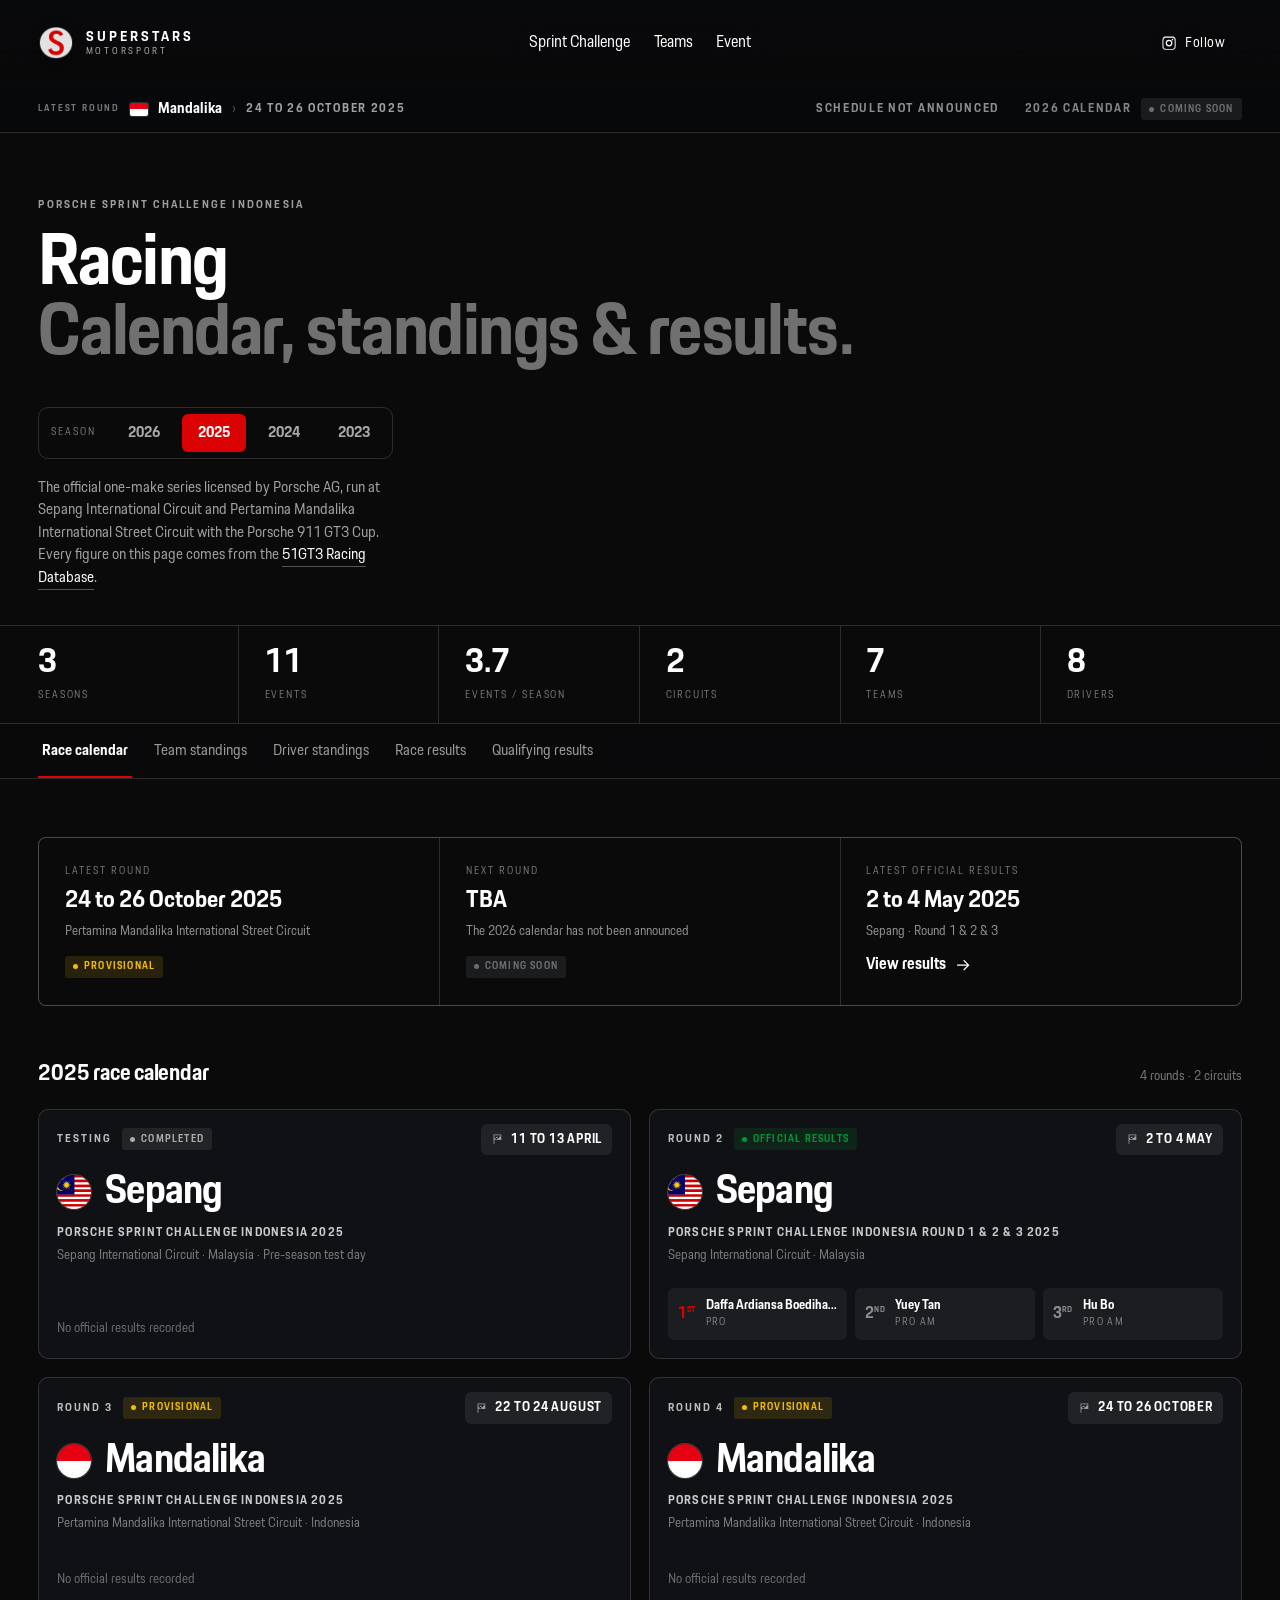
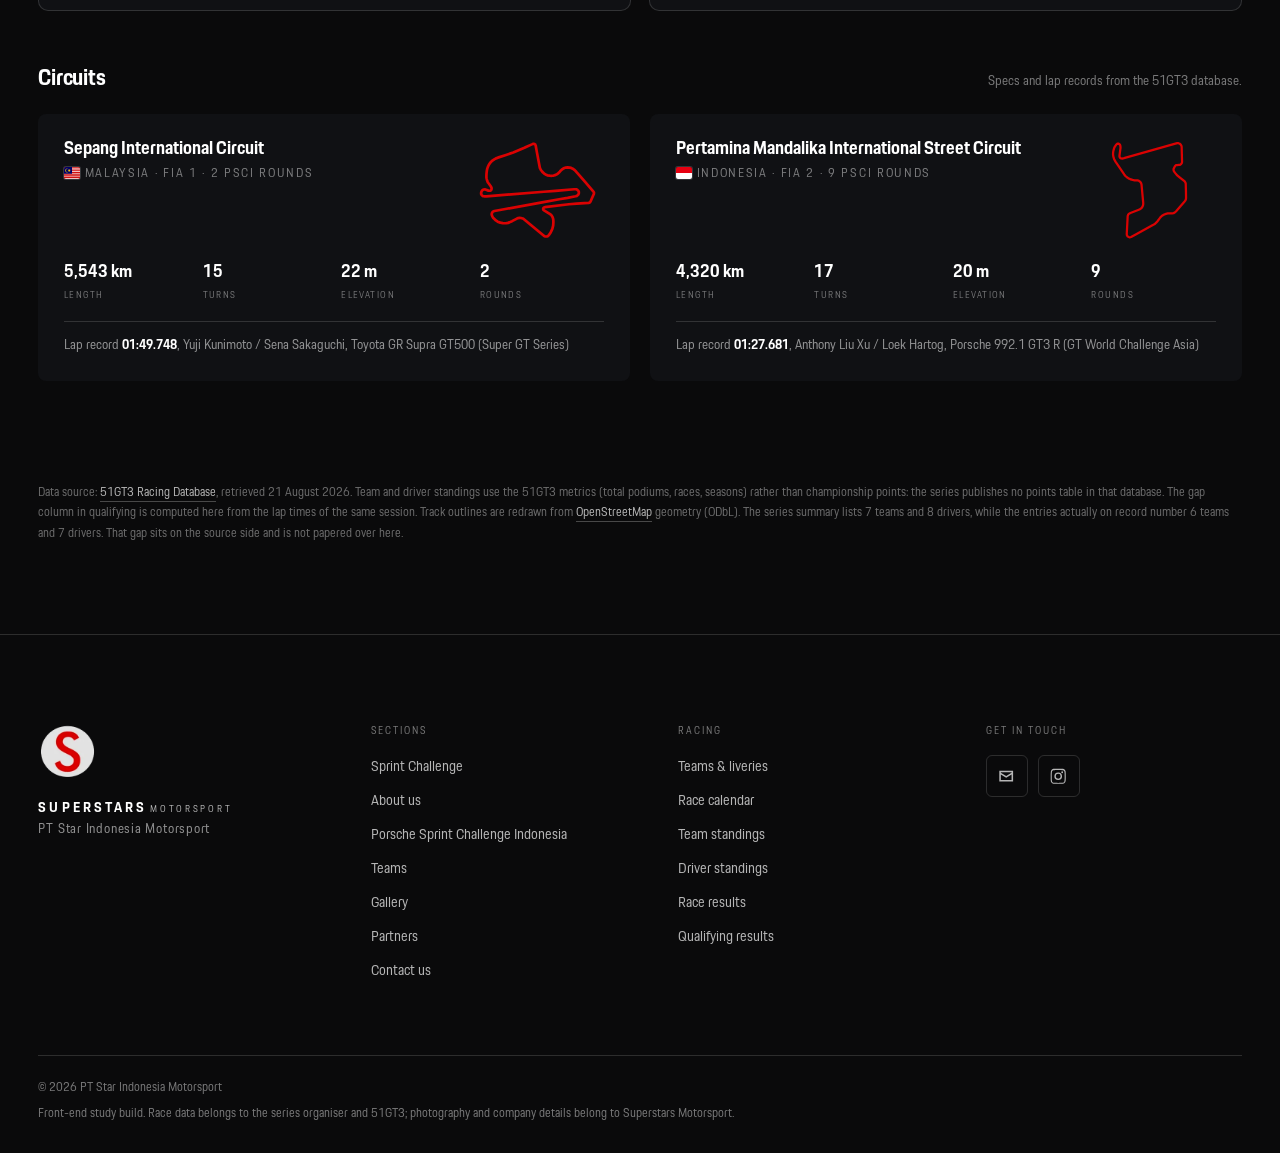
==== commit 50c4e43a: "Ship only the two font faces the site renders; keep dead weight out of deploys Fonts: of the five fa" ====
--- a/racing.html
+++ b/racing.html
@@ -6,6 +6,8 @@
 <title>Racing | Porsche Sprint Challenge Indonesia calendar, standings &amp; results | Superstars Motorsport</title>
 <meta name="description" content="Race calendar, team standings, driver standings, race results and qualifying results for Porsche Sprint Challenge Indonesia. Data from the 51GT3 racing database.">
 <link rel="icon" href="img/logo.webp">
+<link rel="preload" as="font" type="font/otf" href="fonts/PorscheNext-Regular.otf" crossorigin>
+<link rel="preload" as="font" type="font/otf" href="fonts/PorscheNext-Bold.otf" crossorigin>
 <link rel="stylesheet" href="css/style.css">
 <link rel="stylesheet" href="css/racing.css">
 </head>
--- a/css/style.css
+++ b/css/style.css
@@ -1,6 +1,16 @@
 /* =========================================================
    Font faces
-   The installed Porsche Next family ships only Thin / Regular / Bold.
+   Porsche Next is self-hosted from /fonts so the page renders the same on
+   every device. local() stays first in each src list: visitors who already
+   have the family installed use it and skip the download entirely.
+
+   Only 400 and 700 upright ship. The family also has Thin, Italic and
+   BoldItalic, but nothing on the site renders them: no rule sets weight 100,
+   no rule sets font-style:italic, and the two <i> elements in the markup are
+   a decorative bar (.cap__bar i, no text) and a ticker unit that is explicitly
+   font-style:normal. Shipping them cost 471 KB for glyphs no one ever sees.
+   Should italic text ever appear, the engine synthesises an oblique from 400.
+
    Asking for weight 600 (which does not exist) let each engine decide for
    itself. Chrome synthesised an intermediate, Safari jumped to real Bold, so
    the page rendered differently in each. Mapping the real faces explicitly,
@@ -9,30 +19,16 @@
    ========================================================= */
 @font-face{
   font-family:"SSM Sans";
-  src:local("PorscheNext-Regular"),local("Porsche Next");
+  src:local("PorscheNext-Regular"),local("Porsche Next"),
+      url("../fonts/PorscheNext-Regular.otf") format("opentype");
   font-weight:400;font-style:normal;font-display:swap
 }
 @font-face{
   font-family:"SSM Sans";
-  src:local("PorscheNext-Bold"),local("Porsche Next Bold");
+  src:local("PorscheNext-Bold"),local("Porsche Next Bold"),
+      url("../fonts/PorscheNext-Bold.otf") format("opentype");
   font-weight:700;font-style:normal;font-display:swap
 }
-@font-face{
-  font-family:"SSM Sans";
-  src:local("PorscheNext-Thin"),local("Porsche Next Thin");
-  font-weight:100;font-style:normal;font-display:swap
-}
-@font-face{
-  font-family:"SSM Sans";
-  src:local("PorscheNext-Italic"),local("Porsche Next Italic");
-  font-weight:400;font-style:italic;font-display:swap
-}
-@font-face{
-  font-family:"SSM Sans";
-  src:local("PorscheNext-BoldItalic"),local("Porsche Next Bold Italic");
-  font-weight:700;font-style:italic;font-display:swap
-}
-
 /* =========================================================
    Superstars Motorsport
    1. tokens / reset      6. series showcase
